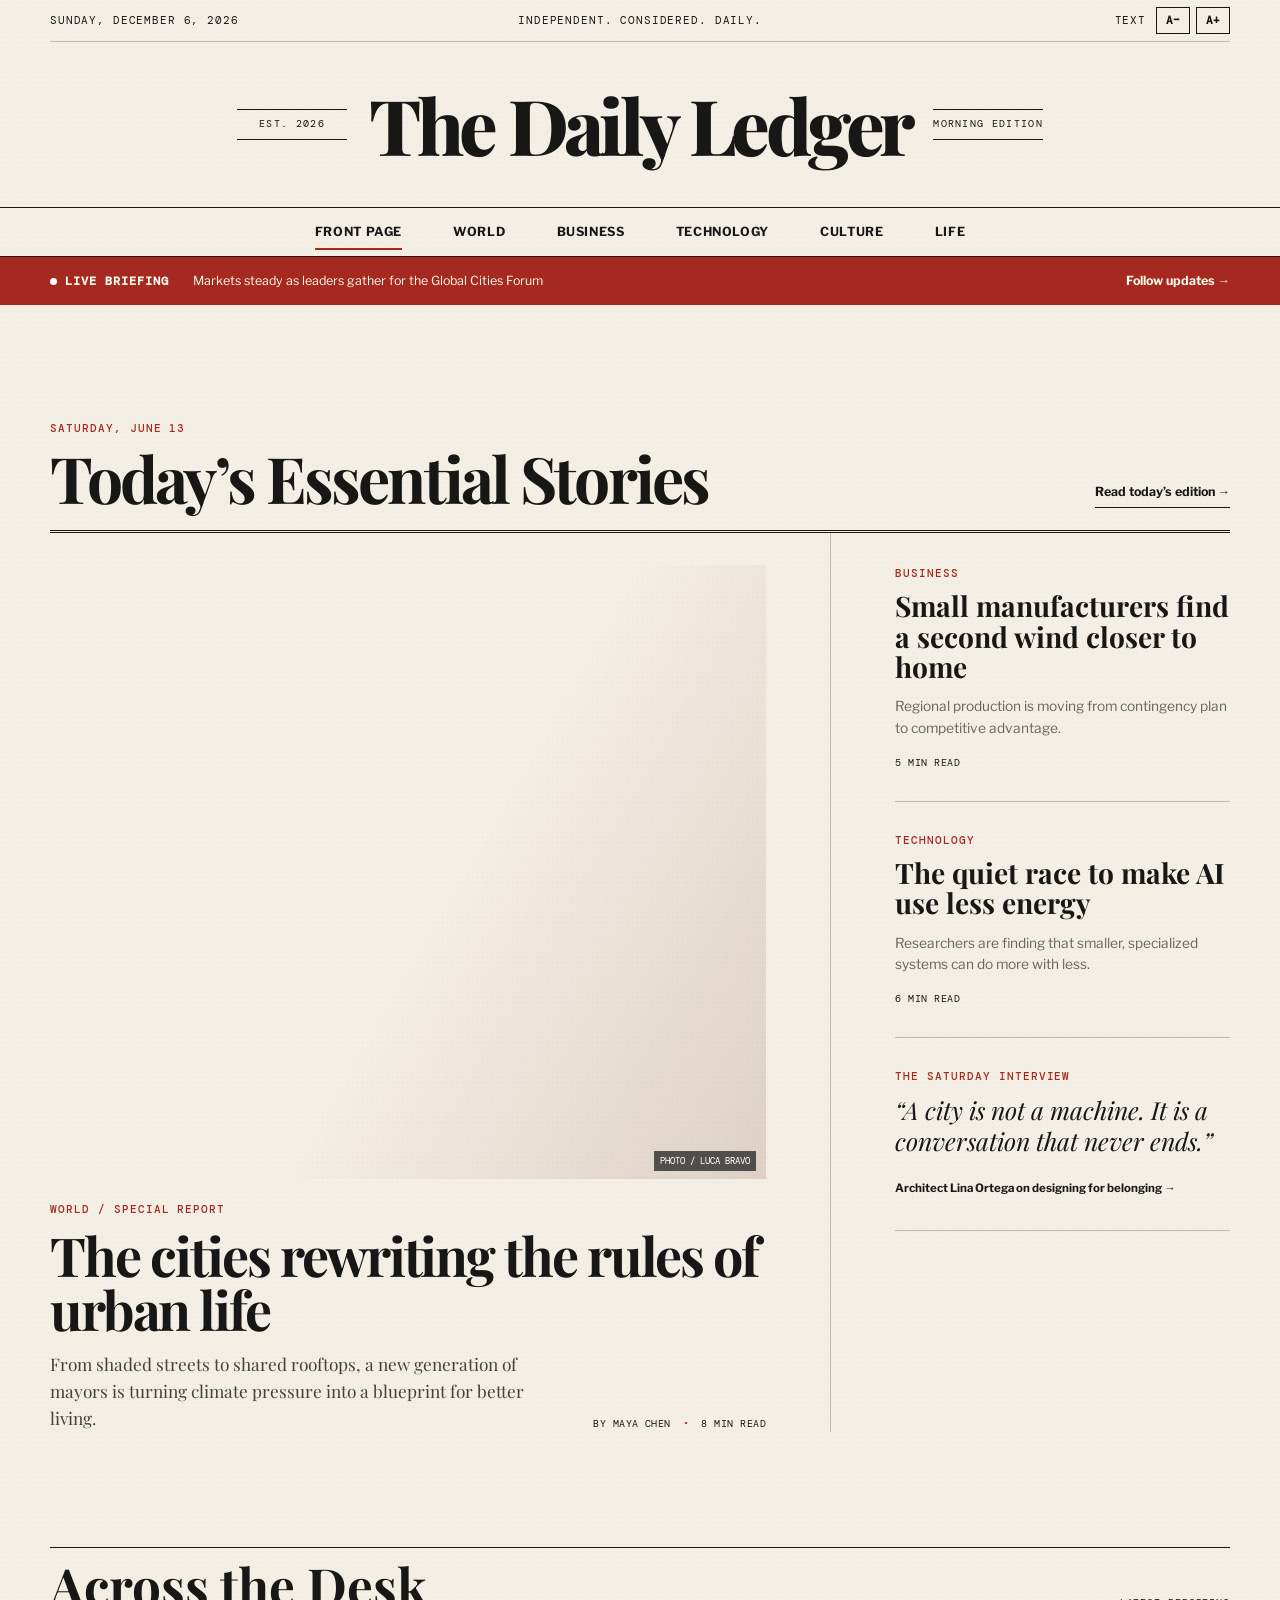
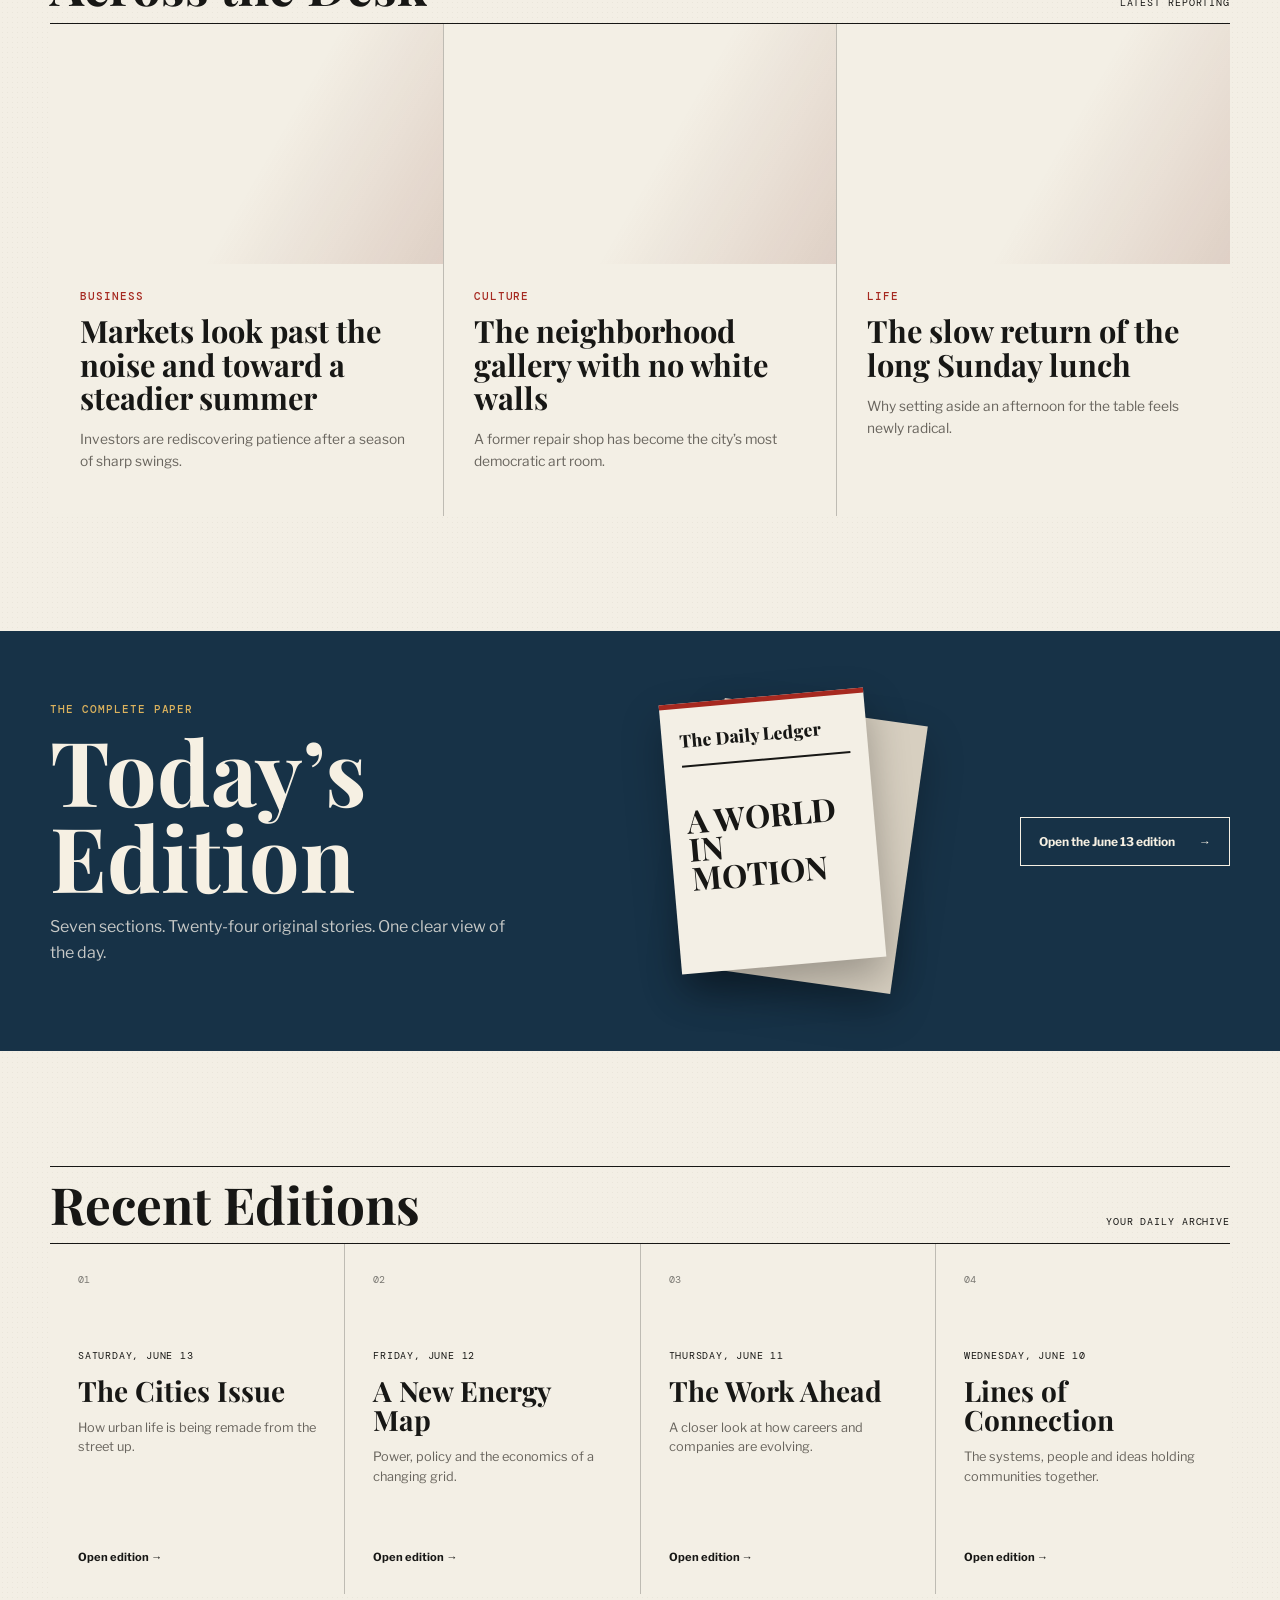
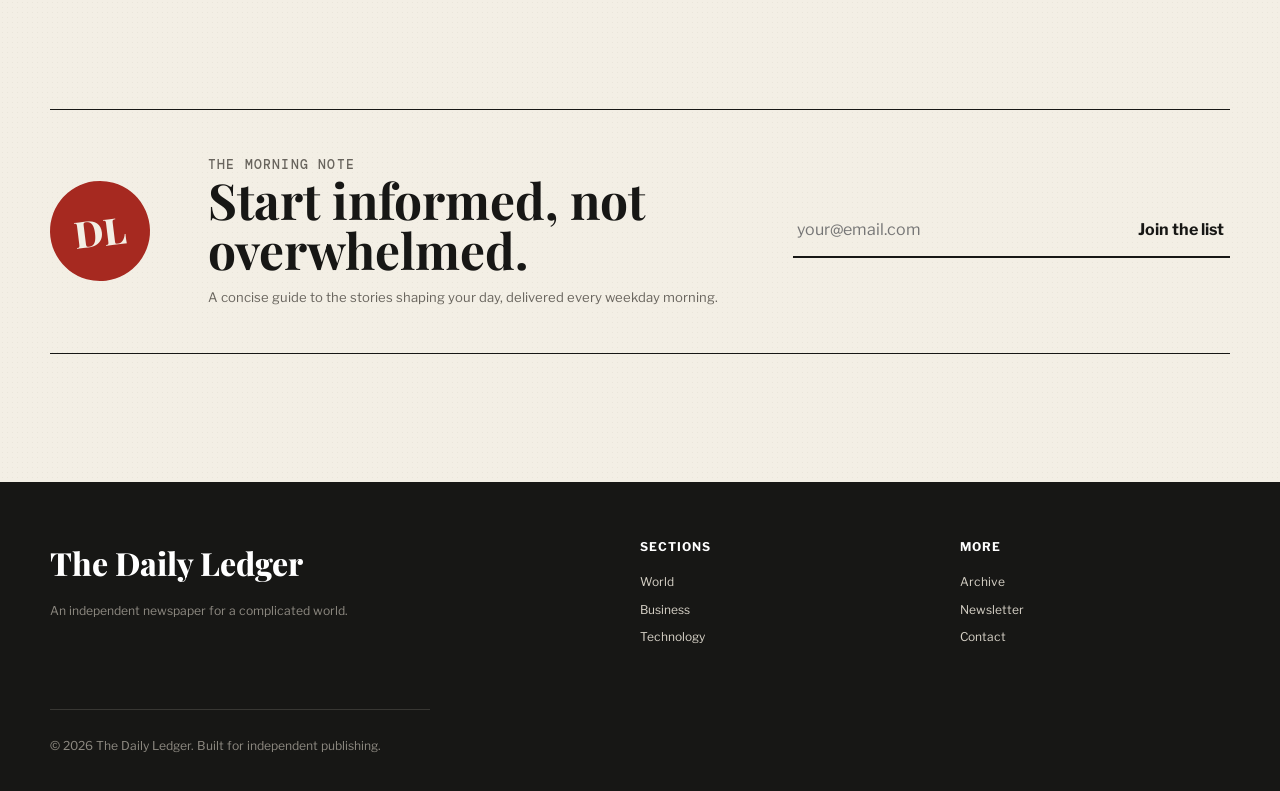
==== index.html @ 4b572e4e "Build responsive Daily News website" ====
<!doctype html>
<html lang="en">
  <head>
    <meta charset="UTF-8" />
    <meta name="viewport" content="width=device-width, initial-scale=1.0" />
    <meta name="description" content="The Daily Ledger — an independent daily newspaper for thoughtful readers." />
    <title>The Daily Ledger</title>
    <link rel="preconnect" href="https://fonts.googleapis.com" />
    <link rel="preconnect" href="https://fonts.gstatic.com" crossorigin />
    <link href="https://fonts.googleapis.com/css2?family=DM+Mono:wght@400;500&family=Libre+Franklin:wght@400;500;600;700&family=Playfair+Display:ital,wght@0,600;0,700;0,800;1,600&display=swap" rel="stylesheet" />
    <link rel="stylesheet" href="styles.css" />
  </head>
  <body>
    <a class="skip-link" href="#main-content">Skip to content</a>

    <header class="site-header">
      <div class="utility-bar shell">
        <p id="today-label"></p>
        <p class="utility-tagline">Independent. Considered. Daily.</p>
        <div class="text-controls" aria-label="Text size controls">
          <span>Text</span>
          <button type="button" data-font-action="decrease" aria-label="Decrease text size">A−</button>
          <button type="button" data-font-action="increase" aria-label="Increase text size">A+</button>
        </div>
      </div>

      <div class="masthead shell">
        <a class="brand" href="index.html" aria-label="The Daily Ledger home">
          <span class="brand-kicker">Est. 2026</span>
          <span class="brand-name">The Daily Ledger</span>
          <span class="brand-edition">Morning Edition</span>
        </a>
      </div>

      <nav class="main-nav" aria-label="Main navigation">
        <div class="shell nav-inner">
          <button class="menu-toggle" type="button" aria-expanded="false" aria-controls="nav-links">
            <span></span><span></span><span></span><b>Sections</b>
          </button>
          <div class="nav-links" id="nav-links">
            <a class="active" href="index.html">Front Page</a>
            <a href="edition.html?date=2026-06-13&category=world">World</a>
            <a href="edition.html?date=2026-06-13&category=business">Business</a>
            <a href="edition.html?date=2026-06-13&category=technology">Technology</a>
            <a href="edition.html?date=2026-06-13&category=culture">Culture</a>
            <a href="edition.html?date=2026-06-13&category=life">Life</a>
          </div>
        </div>
      </nav>
    </header>

    <main id="main-content">
      <section class="breaking-strip" aria-label="Breaking news">
        <div class="shell breaking-inner">
          <strong>Live Briefing</strong>
          <p>Markets steady as leaders gather for the Global Cities Forum</p>
          <a href="edition.html?date=2026-06-13&category=world">Follow updates <span aria-hidden="true">→</span></a>
        </div>
      </section>

      <section class="lead-grid shell section-space" aria-labelledby="top-stories">
        <div class="section-heading full-span">
          <p class="eyebrow">Saturday, June 13</p>
          <h1 id="top-stories">Today’s Essential Stories</h1>
          <a href="edition.html?date=2026-06-13">Read today’s edition <span aria-hidden="true">→</span></a>
        </div>

        <article class="lead-story">
          <a class="story-image image-city" href="edition.html?date=2026-06-13&story=cities" aria-label="Read The cities rewriting the rules of urban life">
            <span class="image-credit">Photo / Luca Bravo</span>
          </a>
          <div class="lead-copy">
            <p class="story-category">World / Special Report</p>
            <h2><a href="edition.html?date=2026-06-13&story=cities">The cities rewriting the rules of urban life</a></h2>
            <p class="dek">From shaded streets to shared rooftops, a new generation of mayors is turning climate pressure into a blueprint for better living.</p>
            <div class="story-meta"><span>By Maya Chen</span><span>8 min read</span></div>
          </div>
        </article>

        <aside class="side-stories" aria-label="More top stories">
          <article class="compact-story">
            <p class="story-category">Business</p>
            <h3><a href="edition.html?date=2026-06-13&category=business">Small manufacturers find a second wind closer to home</a></h3>
            <p>Regional production is moving from contingency plan to competitive advantage.</p>
            <div class="story-meta"><span>5 min read</span></div>
          </article>
          <article class="compact-story">
            <p class="story-category">Technology</p>
            <h3><a href="edition.html?date=2026-06-13&category=technology">The quiet race to make AI use less energy</a></h3>
            <p>Researchers are finding that smaller, specialized systems can do more with less.</p>
            <div class="story-meta"><span>6 min read</span></div>
          </article>
          <article class="compact-story quote-story">
            <p class="story-category">The Saturday Interview</p>
            <blockquote>“A city is not a machine. It is a conversation that never ends.”</blockquote>
            <a href="edition.html?date=2026-06-13&category=culture">Architect Lina Ortega on designing for belonging →</a>
          </article>
        </aside>
      </section>

      <section class="news-section shell section-space" aria-labelledby="latest-heading">
        <div class="section-rule">
          <h2 id="latest-heading">Across the Desk</h2>
          <span>Latest reporting</span>
        </div>
        <div class="story-card-grid">
          <article class="story-card">
            <a class="card-image image-market" href="edition.html?date=2026-06-13&category=business" aria-label="Read market story"></a>
            <p class="story-category">Business</p>
            <h3><a href="edition.html?date=2026-06-13&category=business">Markets look past the noise and toward a steadier summer</a></h3>
            <p>Investors are rediscovering patience after a season of sharp swings.</p>
          </article>
          <article class="story-card">
            <a class="card-image image-gallery" href="edition.html?date=2026-06-13&category=culture" aria-label="Read culture story"></a>
            <p class="story-category">Culture</p>
            <h3><a href="edition.html?date=2026-06-13&category=culture">The neighborhood gallery with no white walls</a></h3>
            <p>A former repair shop has become the city’s most democratic art room.</p>
          </article>
          <article class="story-card">
            <a class="card-image image-kitchen" href="edition.html?date=2026-06-13&category=life" aria-label="Read life story"></a>
            <p class="story-category">Life</p>
            <h3><a href="edition.html?date=2026-06-13&category=life">The slow return of the long Sunday lunch</a></h3>
            <p>Why setting aside an afternoon for the table feels newly radical.</p>
          </article>
        </div>
      </section>

      <section class="edition-banner section-space">
        <div class="shell edition-banner-inner">
          <div>
            <p class="eyebrow">The complete paper</p>
            <h2>Today’s Edition</h2>
            <p>Seven sections. Twenty-four original stories. One clear view of the day.</p>
          </div>
          <div class="edition-stack" aria-hidden="true">
            <div class="paper paper-back"></div>
            <div class="paper paper-front">
              <span>The Daily Ledger</span>
              <strong>A WORLD<br />IN MOTION</strong>
            </div>
          </div>
          <a class="button button-light" href="edition.html?date=2026-06-13">Open the June 13 edition <span aria-hidden="true">→</span></a>
        </div>
      </section>

      <section class="archive-section shell section-space" aria-labelledby="archive-heading">
        <div class="section-rule">
          <h2 id="archive-heading">Recent Editions</h2>
          <span>Your daily archive</span>
        </div>
        <div class="archive-grid" id="archive-grid"></div>
      </section>

      <section class="newsletter shell section-space" aria-labelledby="newsletter-heading">
        <div class="newsletter-mark" aria-hidden="true">DL</div>
        <div>
          <p class="eyebrow">The Morning Note</p>
          <h2 id="newsletter-heading">Start informed, not overwhelmed.</h2>
          <p>A concise guide to the stories shaping your day, delivered every weekday morning.</p>
        </div>
        <form class="newsletter-form" id="newsletter-form">
          <label class="sr-only" for="email">Email address</label>
          <input id="email" type="email" placeholder="your@email.com" required />
          <button type="submit">Join the list</button>
          <p class="form-message" id="form-message" aria-live="polite"></p>
        </form>
      </section>
    </main>

    <footer class="site-footer">
      <div class="shell footer-grid">
        <div>
          <a class="footer-brand" href="index.html">The Daily Ledger</a>
          <p>An independent newspaper for a complicated world.</p>
        </div>
        <div><strong>Sections</strong><a href="edition.html?category=world">World</a><a href="edition.html?category=business">Business</a><a href="edition.html?category=technology">Technology</a></div>
        <div><strong>More</strong><a href="#archive-heading">Archive</a><a href="#newsletter-heading">Newsletter</a><a href="mailto:editor@example.com">Contact</a></div>
        <p class="copyright">© 2026 The Daily Ledger. Built for independent publishing.</p>
      </div>
    </footer>

    <script src="data.js"></script>
    <script src="app.js"></script>
  </body>
</html>
---- styles.css ----
:root {
  --ink: #171715;
  --muted: #68645d;
  --paper: #f3efe5;
  --paper-deep: #e7e0d1;
  --red: #a62920;
  --navy: #173247;
  --line: rgba(23, 23, 21, 0.24);
  --font-scale: 1;
  --serif: "Playfair Display", Georgia, serif;
  --sans: "Libre Franklin", sans-serif;
  --mono: "DM Mono", monospace;
}

* { box-sizing: border-box; }
html { scroll-behavior: smooth; }
body {
  margin: 0;
  color: var(--ink);
  background-color: var(--paper);
  background-image: radial-gradient(rgba(30, 27, 21, 0.045) 0.7px, transparent 0.7px);
  background-size: 5px 5px;
  font-family: var(--sans);
  font-size: calc(16px * var(--font-scale));
  line-height: 1.62;
  overflow-x: hidden;
}

a { color: inherit; text-decoration: none; }
button, input { font: inherit; }
button { color: inherit; }
.shell { width: min(1180px, calc(100% - 48px)); margin-inline: auto; }
.section-space { margin-top: clamp(64px, 9vw, 124px); }
.full-span { grid-column: 1 / -1; }
.sr-only { position: absolute; width: 1px; height: 1px; padding: 0; margin: -1px; overflow: hidden; clip: rect(0, 0, 0, 0); white-space: nowrap; border: 0; }
.skip-link { position: fixed; z-index: 100; left: 16px; top: -60px; background: var(--ink); color: white; padding: 10px 16px; transition: top .2s; }
.skip-link:focus { top: 16px; }

.site-header { border-bottom: 1px solid var(--ink); }
.utility-bar { min-height: 42px; display: grid; grid-template-columns: 1fr auto 1fr; align-items: center; gap: 20px; border-bottom: 1px solid var(--line); font-family: var(--mono); font-size: .67em; text-transform: uppercase; letter-spacing: .08em; }
.utility-bar p { margin: 0; }
.utility-tagline { text-align: center; }
.text-controls { justify-self: end; display: flex; align-items: center; gap: 6px; }
.text-controls span { margin-right: 4px; }
.text-controls button { width: 34px; height: 27px; padding: 0; border: 1px solid var(--ink); background: transparent; cursor: pointer; font-weight: 700; }
.text-controls button:hover:not(:disabled), .text-controls button:focus-visible { color: var(--paper); background: var(--ink); }
.text-controls button:disabled { opacity: .3; cursor: not-allowed; }

.masthead { padding: clamp(25px, 4vw, 48px) 0; text-align: center; }
.brand { display: inline-grid; grid-template-columns: 1fr auto 1fr; align-items: center; gap: 22px; }
.brand-name { font-family: var(--serif); font-weight: 800; font-size: clamp(2.35rem, 6vw, 5.4rem); line-height: .9; letter-spacing: -.055em; }
.brand-kicker, .brand-edition { font-family: var(--mono); font-size: .63em; letter-spacing: .13em; text-transform: uppercase; border-block: 1px solid var(--ink); padding: 6px 0; }

.main-nav { border-top: 1px solid var(--ink); }
.nav-inner { position: relative; }
.nav-links { display: flex; align-items: center; justify-content: center; gap: clamp(20px, 4vw, 54px); min-height: 48px; font-size: .78em; font-weight: 700; letter-spacing: .05em; text-transform: uppercase; }
.nav-links a { position: relative; }
.nav-links a::after { content: ""; position: absolute; left: 50%; right: 50%; bottom: -8px; height: 2px; background: var(--red); transition: .2s; }
.nav-links a:hover::after, .nav-links a.active::after { left: 0; right: 0; }
.menu-toggle { display: none; }

.breaking-strip { background: var(--red); color: #fff9ed; }
.breaking-inner { min-height: 48px; display: grid; grid-template-columns: auto 1fr auto; align-items: center; gap: 24px; font-size: .78em; }
.breaking-inner strong { font-family: var(--mono); text-transform: uppercase; letter-spacing: .08em; }
.breaking-inner strong::before { content: ""; display: inline-block; width: 7px; height: 7px; margin-right: 8px; background: white; border-radius: 50%; animation: pulse 1.8s infinite; }
.breaking-inner p { margin: 0; }
.breaking-inner a { font-weight: 700; }

.section-heading { display: grid; grid-template-columns: 1fr auto; align-items: end; padding-bottom: 22px; border-bottom: 3px double var(--ink); }
.section-heading .eyebrow { grid-column: 1 / -1; }
.section-heading h1 { margin: 0; max-width: 720px; font-family: var(--serif); font-size: clamp(2.1rem, 5vw, 4.5rem); line-height: .96; letter-spacing: -.045em; }
.section-heading > a { padding-bottom: 5px; border-bottom: 1px solid var(--ink); font-size: .78em; font-weight: 700; }
.eyebrow, .story-category { margin: 0 0 9px; color: var(--red); font-family: var(--mono); font-size: .67em; font-weight: 500; letter-spacing: .09em; text-transform: uppercase; }

.lead-grid { display: grid; grid-template-columns: minmax(0, 2.1fr) minmax(250px, .9fr); column-gap: clamp(28px, 5vw, 68px); }
.lead-story { padding-top: 32px; border-right: 1px solid var(--line); padding-right: clamp(28px, 5vw, 68px); }
.story-image, .card-image, .edition-lead-image, .row-image { position: relative; display: block; overflow: hidden; background-size: cover; background-position: center; filter: saturate(.76) contrast(1.06); }
.story-image { min-height: clamp(340px, 48vw, 630px); }
.story-image::after, .card-image::after, .edition-lead-image::after, .row-image::after { content: ""; position: absolute; inset: 0; background: linear-gradient(120deg, transparent 55%, rgba(139, 47, 33, .16)); mix-blend-mode: multiply; }
.image-credit { position: absolute; z-index: 1; right: 10px; bottom: 8px; padding: 3px 6px; color: white; background: rgba(0,0,0,.62); font-family: var(--mono); font-size: 9px; text-transform: uppercase; }
.lead-copy { display: grid; grid-template-columns: 1fr auto; column-gap: 24px; padding-top: 22px; }
.lead-copy .story-category, .lead-copy h2 { grid-column: 1 / -1; }
.lead-copy h2 { margin: 0; font-family: var(--serif); font-size: clamp(2rem, 4.2vw, 4.1rem); line-height: 1; letter-spacing: -.04em; }
.lead-copy h2 a:hover, .compact-story h3 a:hover, .story-card h3 a:hover { color: var(--red); }
.dek { margin: 16px 0 0; color: #44413b; font-family: var(--serif); font-size: 1.08em; line-height: 1.55; }
.story-meta { display: flex; flex-wrap: wrap; gap: 12px; align-items: end; margin-top: 16px; font-family: var(--mono); font-size: .6em; letter-spacing: .05em; text-transform: uppercase; }
.story-meta span + span::before { content: "•"; margin-right: 12px; color: var(--red); }
.side-stories { padding-top: 32px; }
.compact-story { padding: 0 0 30px; margin-bottom: 30px; border-bottom: 1px solid var(--line); }
.compact-story h3 { margin: 0; font-family: var(--serif); font-size: clamp(1.35rem, 2.2vw, 2rem); line-height: 1.08; }
.compact-story > p:not(.story-category) { color: var(--muted); font-size: .86em; line-height: 1.55; }
.quote-story blockquote { margin: 0 0 18px; font-family: var(--serif); font-size: 1.55em; font-style: italic; line-height: 1.25; }
.quote-story > a { font-size: .72em; font-weight: 700; }

.section-rule { display: flex; justify-content: space-between; align-items: baseline; padding: 12px 0; border-block: 1px solid var(--ink); }
.section-rule h2 { margin: 0; font-family: var(--serif); font-size: clamp(1.8rem, 4vw, 3.2rem); line-height: 1; }
.section-rule span { font-family: var(--mono); font-size: .62em; text-transform: uppercase; letter-spacing: .09em; }
.story-card-grid { display: grid; grid-template-columns: repeat(3, 1fr); gap: 1px; background: var(--line); }
.story-card { padding: 30px; background: var(--paper); }
.card-image { height: 240px; margin: -30px -30px 24px; }
.story-card h3 { margin: 0; font-family: var(--serif); font-size: clamp(1.35rem, 2.4vw, 2rem); line-height: 1.08; }
.story-card > p:last-child { color: var(--muted); font-size: .86em; }

.edition-banner { color: #f6f0e3; background: var(--navy); overflow: hidden; }
.edition-banner-inner { min-height: 420px; display: grid; grid-template-columns: 1fr 330px auto; align-items: center; gap: 50px; position: relative; }
.edition-banner h2 { margin: 0; font-family: var(--serif); font-size: clamp(3rem, 7vw, 6rem); line-height: .95; }
.edition-banner .eyebrow { color: #dbb25d; }
.edition-banner p:not(.eyebrow) { max-width: 480px; color: #c7c9c7; }
.edition-stack { position: relative; height: 290px; }
.paper { position: absolute; width: 205px; height: 270px; background: var(--paper); color: var(--ink); box-shadow: 0 18px 40px rgba(0,0,0,.28); }
.paper-back { left: 65px; top: 15px; transform: rotate(8deg); background: #d7cfc0; }
.paper-front { left: 30px; top: 0; transform: rotate(-5deg); padding: 18px; border-top: 5px solid var(--red); }
.paper-front span { display: block; padding-bottom: 10px; border-bottom: 2px solid; font-family: var(--serif); font-size: 1.1rem; font-weight: 800; }
.paper-front strong { display: block; margin-top: 40px; font-family: var(--serif); font-size: 2rem; line-height: .9; }
.button { display: inline-flex; align-items: center; gap: 24px; padding: 14px 18px; border: 1px solid currentColor; font-size: .75em; font-weight: 700; }
.button:hover { background: #f6f0e3; color: var(--navy); }

.archive-grid { display: grid; grid-template-columns: repeat(4, 1fr); gap: 1px; background: var(--line); }
.archive-card { min-height: 350px; padding: 28px; display: flex; flex-direction: column; background: var(--paper); transition: transform .25s, background .25s, color .25s; }
.archive-card:hover { position: relative; z-index: 1; transform: translateY(-8px); color: white; box-shadow: 0 16px 40px rgba(35,28,20,.18); }
.archive-rust:hover { background: #8d3327; }.archive-navy:hover { background: #18384d; }.archive-olive:hover { background: #4c5435; }.archive-gold:hover { background: #8a6522; }
.archive-number { font-family: var(--mono); font-size: .62em; opacity: .55; }
.archive-date { margin-top: 60px; font-family: var(--mono); font-size: .62em; text-transform: uppercase; letter-spacing: .08em; }
.archive-card strong { margin-top: 12px; font-family: var(--serif); font-size: 1.75em; line-height: 1.05; }
.archive-card p { color: var(--muted); font-size: .8em; line-height: 1.5; }
.archive-card:hover p { color: rgba(255,255,255,.75); }
.archive-link { margin-top: auto; font-size: .7em; font-weight: 700; }

.newsletter { display: grid; grid-template-columns: 120px 1fr minmax(280px, .8fr); align-items: center; gap: 38px; padding-block: 44px; border-block: 1px solid var(--ink); }
.newsletter-mark { width: 100px; height: 100px; display: grid; place-items: center; border-radius: 50%; color: var(--paper); background: var(--red); font-family: var(--serif); font-size: 2.3rem; font-weight: 800; transform: rotate(-7deg); }
.newsletter h2 { margin: 0; font-family: var(--serif); font-size: clamp(1.8rem, 4vw, 3.1rem); line-height: 1; }
.newsletter p { margin-bottom: 0; color: var(--muted); font-size: .82em; }
.newsletter-form { position: relative; display: flex; border-bottom: 2px solid var(--ink); }
.newsletter-form input { width: 100%; border: 0; outline: 0; padding: 13px 4px; background: transparent; }
.newsletter-form button { white-space: nowrap; border: 0; background: transparent; font-weight: 700; cursor: pointer; }
.form-message { position: absolute; top: 100%; left: 0; color: var(--red) !important; }

.site-footer { margin-top: clamp(70px, 10vw, 140px); padding: 55px 0 24px; color: #d8d3c8; background: var(--ink); }
.footer-grid { display: grid; grid-template-columns: 2fr 1fr 1fr; gap: 50px; }
.footer-brand { color: white; font-family: var(--serif); font-size: 2rem; font-weight: 800; }
.footer-grid p { max-width: 380px; color: #8e8a82; font-size: .76em; }
.footer-grid div:not(:first-child) { display: flex; flex-direction: column; align-items: flex-start; gap: 8px; font-size: .75em; }
.footer-grid strong { margin-bottom: 8px; color: white; text-transform: uppercase; letter-spacing: .08em; }
.footer-grid a:hover { color: white; }
.copyright { grid-column: 1 / -1; padding-top: 26px; border-top: 1px solid #383733; }

/* Edition */
.compact-header .masthead { padding: 24px 0 30px; }
.compact-header .brand-name { font-size: clamp(2.2rem, 5vw, 4rem); }
.back-link { font-weight: 700; }
.edition-heading { display: flex; justify-content: space-between; align-items: end; gap: 30px; padding: 64px 0 30px; }
.edition-heading h1 { margin: 0; font-family: var(--serif); font-size: clamp(2.4rem, 6vw, 5.2rem); line-height: .96; letter-spacing: -.045em; }
.edition-nav-actions { display: flex; gap: 8px; }
.edition-nav-actions button { border: 1px solid var(--ink); padding: 9px 13px; background: transparent; font-size: .7em; font-weight: 700; cursor: pointer; }
.edition-nav-actions button:hover:not(:disabled) { color: var(--paper); background: var(--ink); }
.edition-nav-actions button:disabled { opacity: .3; }
.category-wrap { position: sticky; z-index: 10; top: 0; border-block: 1px solid var(--ink); background: rgba(243,239,229,.96); backdrop-filter: blur(12px); }
.category-tabs { display: flex; gap: 5px; overflow-x: auto; scrollbar-width: none; }
.category-tabs button { flex: 0 0 auto; border: 0; padding: 15px 18px 12px; background: transparent; font-size: .72em; font-weight: 700; text-transform: uppercase; letter-spacing: .06em; cursor: pointer; border-bottom: 3px solid transparent; }
.category-tabs button.active { color: var(--red); border-color: var(--red); }
.edition-content { scroll-margin-top: 64px; }
.edition-lead-story { display: grid; grid-template-columns: 1.25fr 1fr; gap: clamp(32px, 6vw, 80px); align-items: center; padding-bottom: clamp(55px, 8vw, 100px); border-bottom: 3px double var(--ink); }
.edition-lead-image { min-height: clamp(360px, 52vw, 650px); }
.edition-lead-story h2 { margin: 0; font-family: var(--serif); font-size: clamp(2.3rem, 5vw, 5rem); line-height: .95; letter-spacing: -.05em; }
.read-button { margin-top: 28px; padding: 12px 0; border: 0; border-bottom: 1px solid; color: var(--red); background: transparent; font-weight: 700; cursor: pointer; }
.read-button span { margin-left: 40px; }
.edition-row { display: grid; grid-template-columns: 55px 1fr 260px; gap: 30px; padding: 38px 0; border-bottom: 1px solid var(--line); }
.edition-row-number { font-family: var(--mono); font-size: .62em; color: var(--muted); }
.edition-row h3 { margin: 0; font-family: var(--serif); font-size: clamp(1.6rem, 3.3vw, 3rem); line-height: 1; }
.edition-row > div > p:not(.story-category) { max-width: 640px; color: var(--muted); }
.row-image { min-height: 180px; }
.edition-quote { margin-top: 100px; padding: 70px max(24px, 8vw); text-align: center; border-block: 1px solid var(--ink); }
.edition-quote p { max-width: 830px; margin: auto; font-family: var(--serif); font-size: clamp(1.8rem, 4vw, 3.5rem); font-style: italic; line-height: 1.2; }
.edition-quote span { display: block; margin-top: 22px; font-family: var(--mono); font-size: .65em; text-transform: uppercase; letter-spacing: .1em; }

/* Editorial photography */
.image-city { background-image: url("https://images.unsplash.com/photo-1518005020951-eccb494ad742?auto=format&fit=crop&w=1600&q=85"); }
.image-market { background-image: url("https://images.unsplash.com/photo-1611974789855-9c2a0a7236a3?auto=format&fit=crop&w=1000&q=80"); }
.image-gallery { background-image: url("https://images.unsplash.com/photo-1561839561-b13bcfe95249?auto=format&fit=crop&w=1000&q=80"); }
.image-kitchen { background-image: url("https://images.unsplash.com/photo-1547592180-85f173990554?auto=format&fit=crop&w=1000&q=80"); }
.image-coast { background-image: url("https://images.unsplash.com/photo-1500530855697-b586d89ba3ee?auto=format&fit=crop&w=1200&q=80"); }
.image-meeting { background-image: url("https://images.unsplash.com/photo-1521295121783-8a321d551ad2?auto=format&fit=crop&w=1200&q=80"); }
.image-factory { background-image: url("https://images.unsplash.com/photo-1565793298595-6a879b1d9492?auto=format&fit=crop&w=1400&q=80"); }
.image-street { background-image: url("https://images.unsplash.com/photo-1486406146926-c627a92ad1ab?auto=format&fit=crop&w=1200&q=80"); }
.image-technology { background-image: url("https://images.unsplash.com/photo-1518770660439-4636190af475?auto=format&fit=crop&w=1400&q=80"); }
.image-phone { background-image: url("https://images.unsplash.com/photo-1511707171634-5f897ff02aa9?auto=format&fit=crop&w=1200&q=80"); }
.image-data { background-image: url("https://images.unsplash.com/photo-1551288049-bebda4e38f71?auto=format&fit=crop&w=1200&q=80"); }
.image-music { background-image: url("https://images.unsplash.com/photo-1461360228754-6e81c478b882?auto=format&fit=crop&w=1200&q=80"); }
.image-theater { background-image: url("https://images.unsplash.com/photo-1503095396549-807759245b35?auto=format&fit=crop&w=1200&q=80"); }
.image-walk { background-image: url("https://images.unsplash.com/photo-1470770841072-f978cf4d019e?auto=format&fit=crop&w=1200&q=80"); }
.image-garden { background-image: url("https://images.unsplash.com/photo-1416879595882-3373a0480b5b?auto=format&fit=crop&w=1200&q=80"); }

@keyframes pulse { 0%, 100% { opacity: 1; transform: scale(1); } 50% { opacity: .35; transform: scale(.75); } }
@media (prefers-reduced-motion: reduce) { html { scroll-behavior: auto; } *, *::before, *::after { animation-duration: .01ms !important; animation-iteration-count: 1 !important; transition-duration: .01ms !important; } }

@media (max-width: 900px) {
  .brand { grid-template-columns: 1fr; gap: 8px; }
  .brand-kicker, .brand-edition { display: none; }
  .lead-grid { grid-template-columns: 1fr; }
  .lead-story { border-right: 0; padding-right: 0; }
  .side-stories { display: grid; grid-template-columns: 1fr 1fr; gap: 28px; }
  .compact-story { border-top: 1px solid var(--line); padding-top: 28px; }
  .quote-story { grid-column: 1 / -1; }
  .story-card-grid { grid-template-columns: 1fr 1fr; }
  .story-card:last-child { grid-column: 1 / -1; }
  .edition-banner-inner { grid-template-columns: 1fr 240px; padding-block: 55px; }
  .edition-banner .button { grid-column: 1 / -1; justify-self: start; }
  .archive-grid { grid-template-columns: 1fr 1fr; }
  .newsletter { grid-template-columns: 90px 1fr; }
  .newsletter-mark { width: 78px; height: 78px; }
  .newsletter-form { grid-column: 2; }
  .edition-lead-story { grid-template-columns: 1fr; }
  .edition-row { grid-template-columns: 40px 1fr; }
  .row-image { grid-column: 2; min-height: 260px; }
}

@media (max-width: 650px) {
  .shell { width: min(100% - 28px, 1180px); }
  .utility-bar { grid-template-columns: 1fr auto; min-height: 46px; }
  .utility-tagline, #today-label { display: none; }
  .back-link { font-size: .9em; }
  .text-controls { grid-column: 2; }
  .masthead { padding: 25px 0; }
  .brand-name { font-size: clamp(2.15rem, 12vw, 3.5rem); }
  .main-nav { min-height: 48px; }
  .menu-toggle { width: 100%; height: 48px; display: flex; align-items: center; gap: 5px; border: 0; background: transparent; cursor: pointer; }
  .menu-toggle span { width: 18px; height: 1px; display: block; background: var(--ink); }
  .menu-toggle span:nth-child(2) { display: none; }
  .menu-toggle b { margin-left: 7px; font-size: .76em; text-transform: uppercase; letter-spacing: .08em; }
  .nav-links { position: absolute; z-index: 20; top: 48px; left: -14px; right: -14px; display: none; flex-direction: column; align-items: stretch; gap: 0; padding: 8px 14px 18px; background: var(--paper); border-bottom: 1px solid var(--ink); }
  .nav-links.open { display: flex; }
  .nav-links a { padding: 11px 0; border-bottom: 1px solid var(--line); }
  .breaking-inner { grid-template-columns: auto 1fr; gap: 12px; padding-block: 10px; }
  .breaking-inner a { display: none; }
  .section-heading { grid-template-columns: 1fr; gap: 17px; }
  .section-heading > a { justify-self: start; }
  .lead-story { padding-top: 20px; }
  .story-image { min-height: 340px; }
  .lead-copy { grid-template-columns: 1fr; }
  .lead-copy h2 { font-size: 2.35rem; }
  .side-stories { grid-template-columns: 1fr; gap: 0; }
  .quote-story { grid-column: auto; }
  .story-card-grid { grid-template-columns: 1fr; }
  .story-card:last-child { grid-column: auto; }
  .edition-banner-inner { grid-template-columns: 1fr; min-height: auto; }
  .edition-stack { display: none; }
  .edition-banner .button { grid-column: auto; }
  .archive-grid { grid-template-columns: 1fr; }
  .archive-card { min-height: 290px; }
  .archive-date { margin-top: 30px; }
  .newsletter { grid-template-columns: 1fr; gap: 22px; }
  .newsletter-mark { display: none; }
  .newsletter-form { grid-column: auto; }
  .footer-grid { grid-template-columns: 1fr 1fr; }
  .footer-grid > div:first-child { grid-column: 1 / -1; }
  .edition-heading { display: block; padding-top: 45px; }
  .edition-nav-actions { margin-top: 26px; }
  .category-tabs { width: 100%; padding-inline: 14px; }
  .edition-lead-image { min-height: 360px; }
  .edition-lead-story h2 { font-size: 2.55rem; }
  .edition-row { grid-template-columns: 1fr; gap: 10px; }
  .edition-row-number { display: none; }
  .row-image { grid-column: auto; grid-row: 1; min-height: 220px; margin-bottom: 14px; }
}
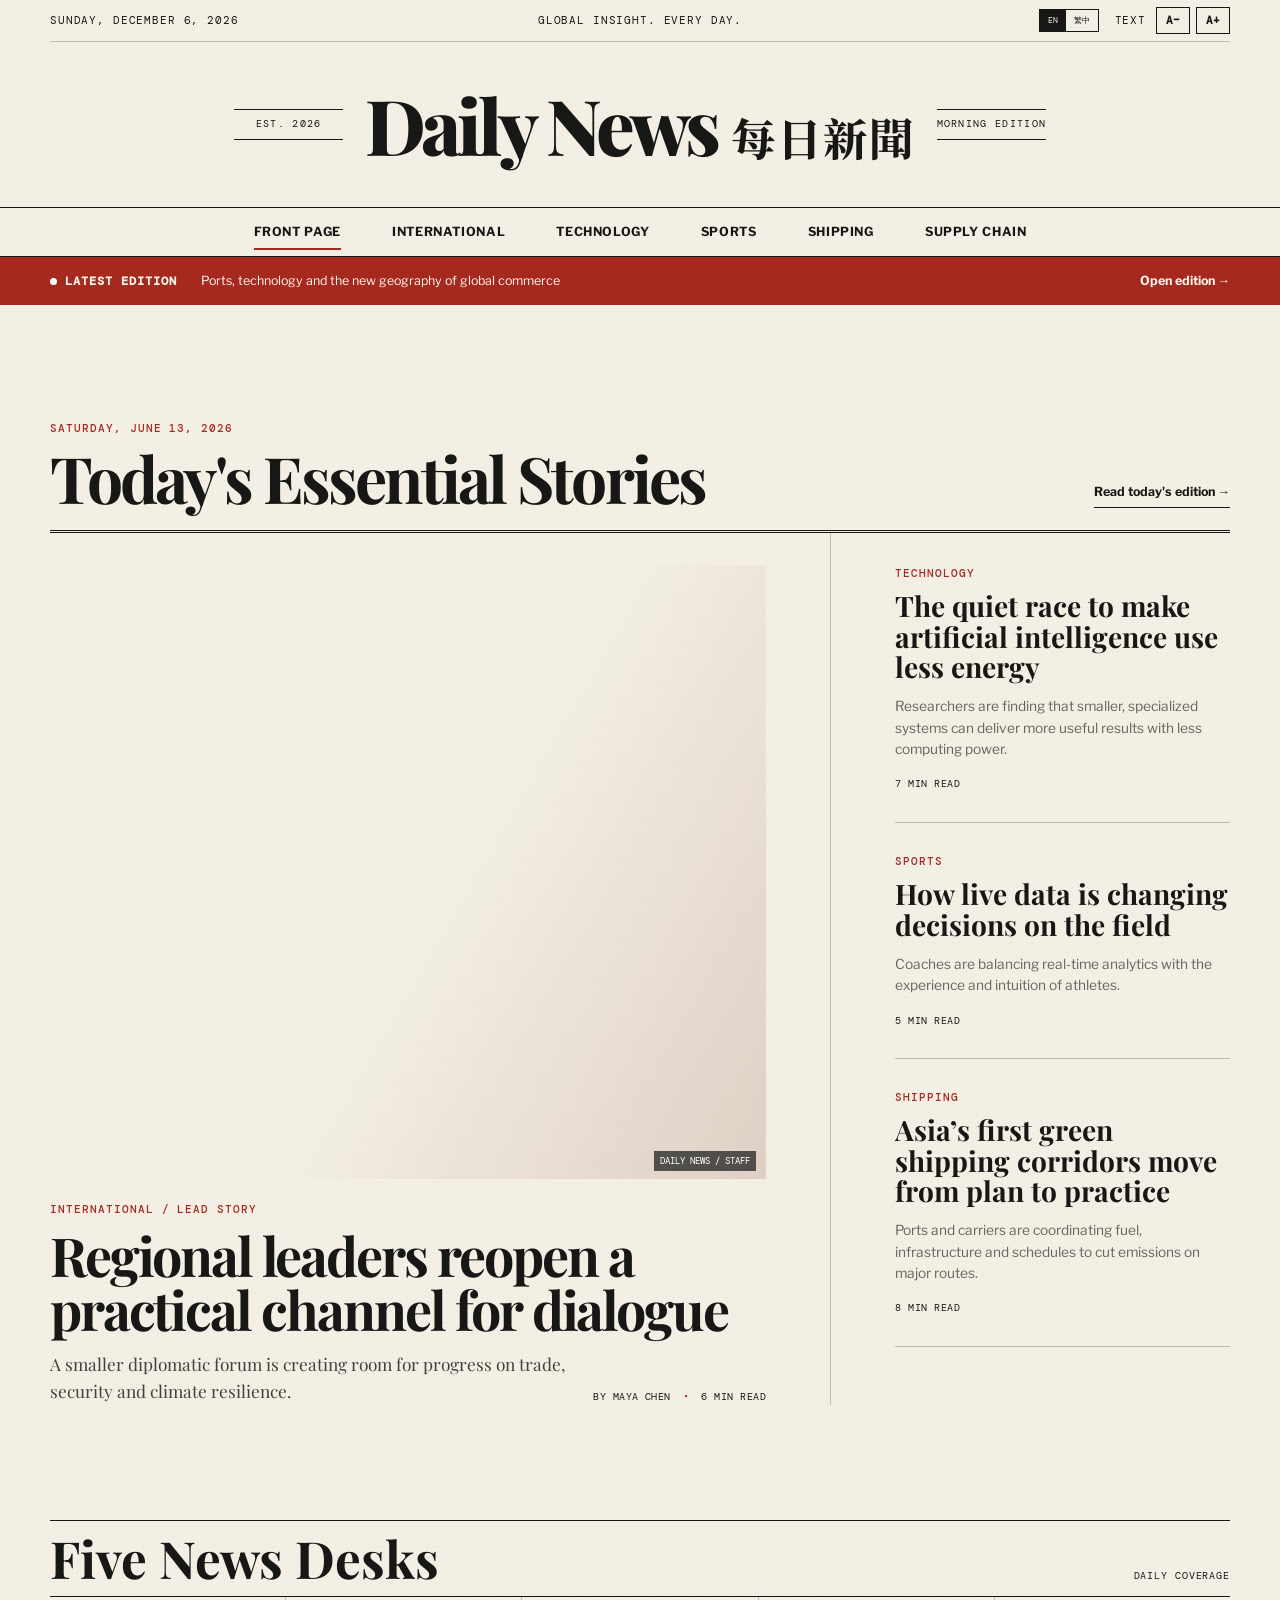
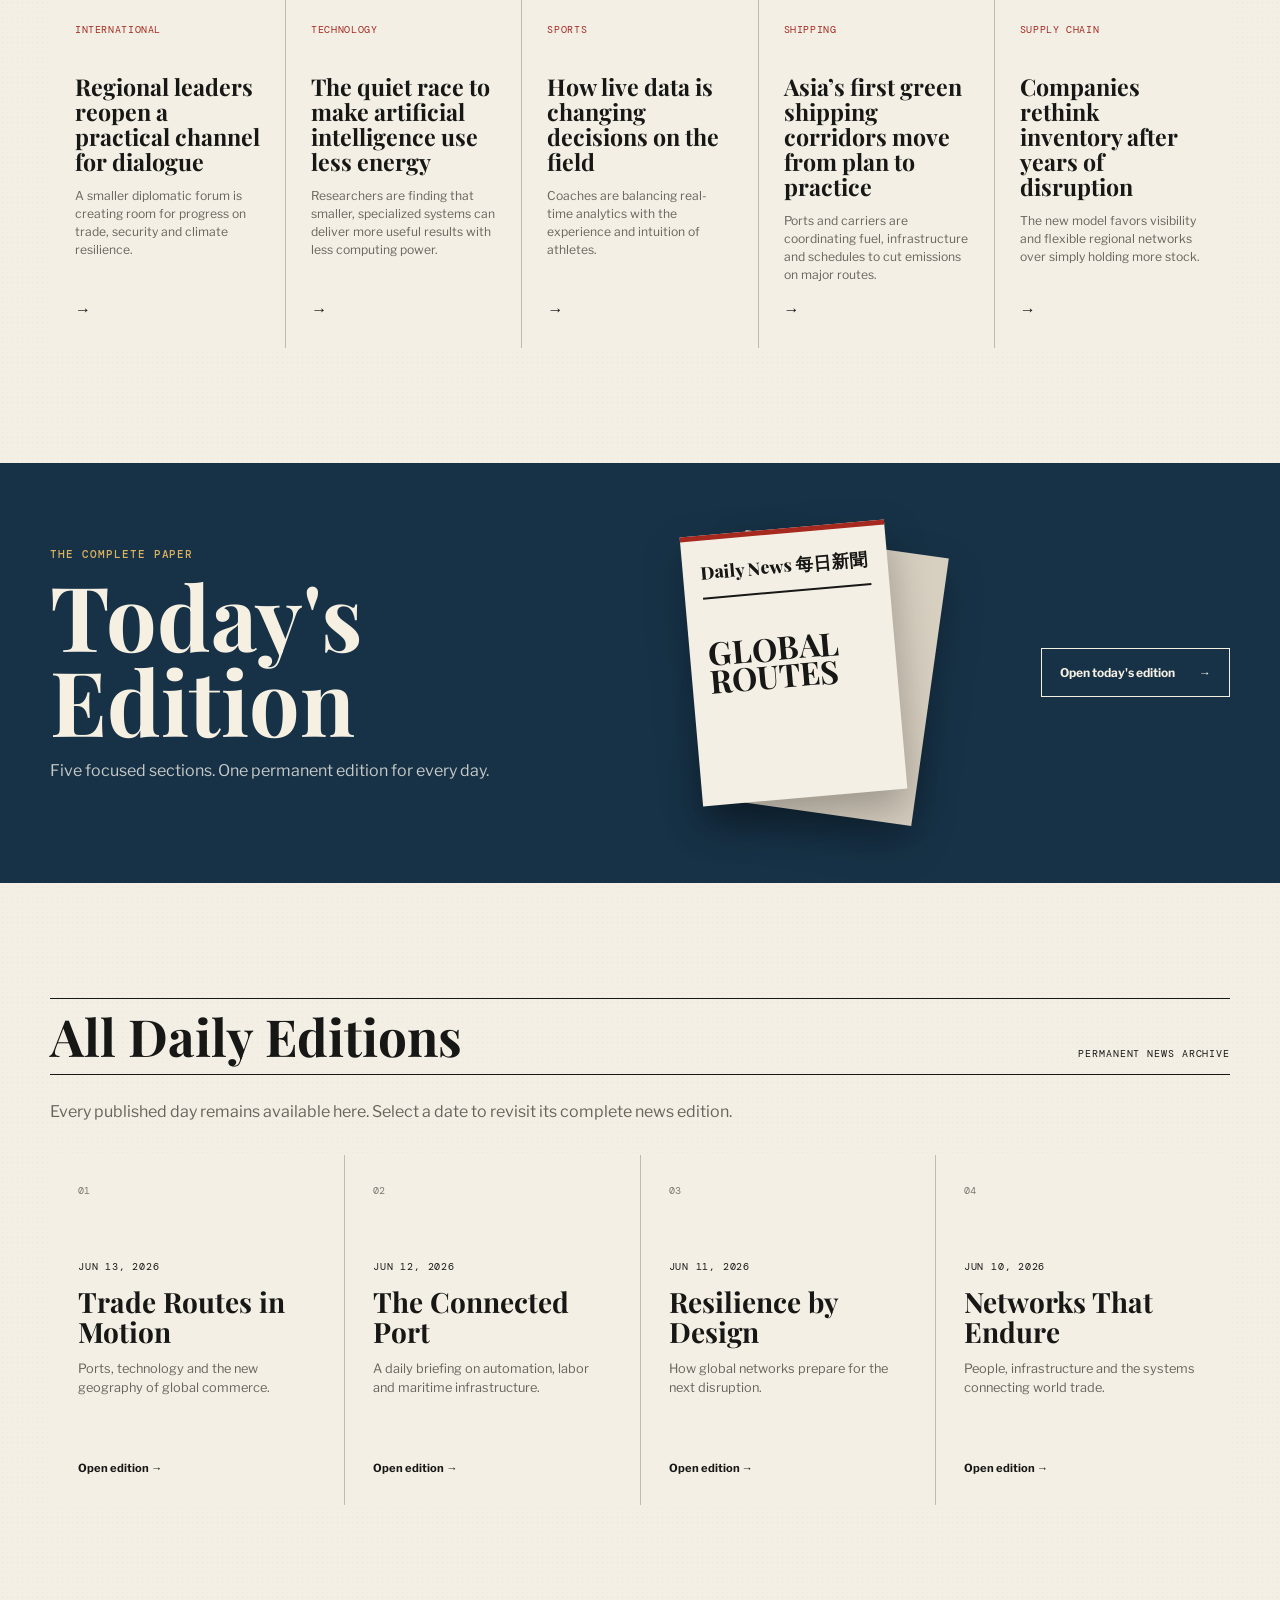
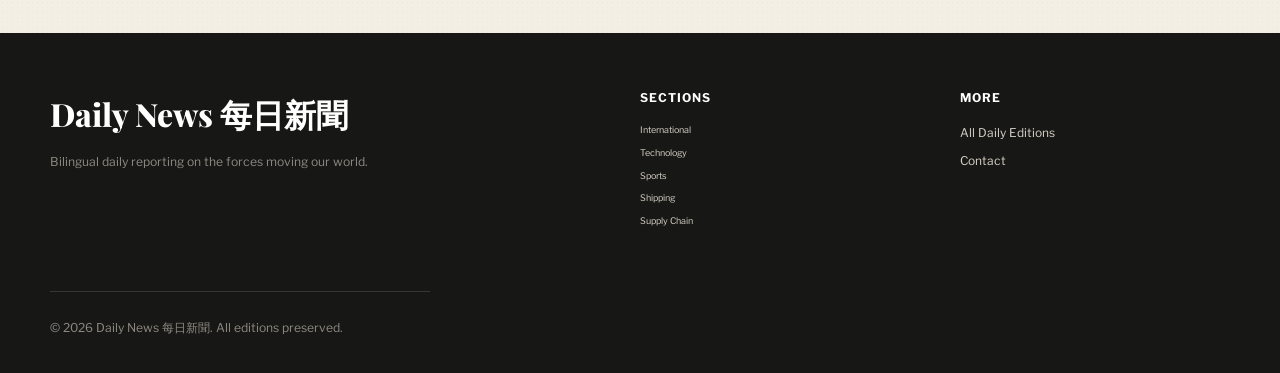
==== commit a670dfdb: "Add bilingual permanent daily news archive" ====
--- a/index.html
+++ b/index.html
@@ -3,183 +3,59 @@
   <head>
     <meta charset="UTF-8" />
     <meta name="viewport" content="width=device-width, initial-scale=1.0" />
-    <meta name="description" content="The Daily Ledger — an independent daily newspaper for thoughtful readers." />
-    <title>The Daily Ledger</title>
+    <meta name="description" content="Daily global news in English and Traditional Chinese." />
+    <title>Daily News | 每日新聞</title>
     <link rel="preconnect" href="https://fonts.googleapis.com" />
     <link rel="preconnect" href="https://fonts.gstatic.com" crossorigin />
-    <link href="https://fonts.googleapis.com/css2?family=DM+Mono:wght@400;500&family=Libre+Franklin:wght@400;500;600;700&family=Playfair+Display:ital,wght@0,600;0,700;0,800;1,600&display=swap" rel="stylesheet" />
+    <link href="https://fonts.googleapis.com/css2?family=DM+Mono:wght@400;500&family=Libre+Franklin:wght@400;500;600;700&family=Noto+Sans+TC:wght@400;500;700;900&family=Noto+Serif+TC:wght@600;700;900&family=Playfair+Display:wght@600;700;800&display=swap" rel="stylesheet" />
     <link rel="stylesheet" href="styles.css" />
   </head>
   <body>
-    <a class="skip-link" href="#main-content">Skip to content</a>
-
+    <a class="skip-link" href="#main-content" data-i18n="skip">Skip to content</a>
     <header class="site-header">
       <div class="utility-bar shell">
         <p id="today-label"></p>
-        <p class="utility-tagline">Independent. Considered. Daily.</p>
-        <div class="text-controls" aria-label="Text size controls">
-          <span>Text</span>
-          <button type="button" data-font-action="decrease" aria-label="Decrease text size">A−</button>
-          <button type="button" data-font-action="increase" aria-label="Increase text size">A+</button>
+        <p class="utility-tagline" data-i18n="tagline">Global insight. Every day.</p>
+        <div class="header-tools">
+          <div class="language-switch" aria-label="Language">
+            <button type="button" data-lang="en">EN</button><button type="button" data-lang="zh">繁中</button>
+          </div>
+          <div class="text-controls" aria-label="Text size controls">
+            <span data-i18n="text">Text</span><button type="button" data-font-action="decrease" aria-label="Decrease text size">A−</button><button type="button" data-font-action="increase" aria-label="Increase text size">A+</button>
+          </div>
         </div>
       </div>
-
       <div class="masthead shell">
-        <a class="brand" href="index.html" aria-label="The Daily Ledger home">
-          <span class="brand-kicker">Est. 2026</span>
-          <span class="brand-name">The Daily Ledger</span>
-          <span class="brand-edition">Morning Edition</span>
-        </a>
+        <a class="brand" href="index.html"><span class="brand-kicker">Est. 2026</span><span class="brand-name">Daily News <i>每日新聞</i></span><span class="brand-edition" data-i18n="morning">Morning Edition</span></a>
       </div>
-
       <nav class="main-nav" aria-label="Main navigation">
         <div class="shell nav-inner">
-          <button class="menu-toggle" type="button" aria-expanded="false" aria-controls="nav-links">
-            <span></span><span></span><span></span><b>Sections</b>
-          </button>
-          <div class="nav-links" id="nav-links">
-            <a class="active" href="index.html">Front Page</a>
-            <a href="edition.html?date=2026-06-13&category=world">World</a>
-            <a href="edition.html?date=2026-06-13&category=business">Business</a>
-            <a href="edition.html?date=2026-06-13&category=technology">Technology</a>
-            <a href="edition.html?date=2026-06-13&category=culture">Culture</a>
-            <a href="edition.html?date=2026-06-13&category=life">Life</a>
-          </div>
+          <button class="menu-toggle" type="button" aria-expanded="false" aria-controls="nav-links"><span></span><span></span><span></span><b data-i18n="sections">Sections</b></button>
+          <div class="nav-links" id="nav-links"></div>
         </div>
       </nav>
     </header>
 
     <main id="main-content">
-      <section class="breaking-strip" aria-label="Breaking news">
-        <div class="shell breaking-inner">
-          <strong>Live Briefing</strong>
-          <p>Markets steady as leaders gather for the Global Cities Forum</p>
-          <a href="edition.html?date=2026-06-13&category=world">Follow updates <span aria-hidden="true">→</span></a>
-        </div>
+      <section class="breaking-strip"><div class="shell breaking-inner"><strong data-i18n="latest">Latest Edition</strong><p data-i18n="breaking">Ports, technology and the new geography of global commerce</p><a id="breaking-link" href="edition.html"><span data-i18n="openEdition">Open edition</span> →</a></div></section>
+
+      <section class="lead-grid shell section-space" aria-labelledby="top-stories">
+        <div class="section-heading full-span"><p class="eyebrow" id="current-date"></p><h1 id="top-stories" data-i18n="todayStories">Today's Essential Stories</h1><a id="today-link" href="edition.html"><span data-i18n="readToday">Read today's edition</span> →</a></div>
+        <article class="lead-story" id="home-lead"></article>
+        <aside class="side-stories" id="home-side"></aside>
       </section>
 
-      <section class="lead-grid shell section-space" aria-labelledby="top-stories">
-        <div class="section-heading full-span">
-          <p class="eyebrow">Saturday, June 13</p>
-          <h1 id="top-stories">Today’s Essential Stories</h1>
-          <a href="edition.html?date=2026-06-13">Read today’s edition <span aria-hidden="true">→</span></a>
-        </div>
-
-        <article class="lead-story">
-          <a class="story-image image-city" href="edition.html?date=2026-06-13&story=cities" aria-label="Read The cities rewriting the rules of urban life">
-            <span class="image-credit">Photo / Luca Bravo</span>
-          </a>
-          <div class="lead-copy">
-            <p class="story-category">World / Special Report</p>
-            <h2><a href="edition.html?date=2026-06-13&story=cities">The cities rewriting the rules of urban life</a></h2>
-            <p class="dek">From shaded streets to shared rooftops, a new generation of mayors is turning climate pressure into a blueprint for better living.</p>
-            <div class="story-meta"><span>By Maya Chen</span><span>8 min read</span></div>
-          </div>
-        </article>
-
-        <aside class="side-stories" aria-label="More top stories">
-          <article class="compact-story">
-            <p class="story-category">Business</p>
-            <h3><a href="edition.html?date=2026-06-13&category=business">Small manufacturers find a second wind closer to home</a></h3>
-            <p>Regional production is moving from contingency plan to competitive advantage.</p>
-            <div class="story-meta"><span>5 min read</span></div>
-          </article>
-          <article class="compact-story">
-            <p class="story-category">Technology</p>
-            <h3><a href="edition.html?date=2026-06-13&category=technology">The quiet race to make AI use less energy</a></h3>
-            <p>Researchers are finding that smaller, specialized systems can do more with less.</p>
-            <div class="story-meta"><span>6 min read</span></div>
-          </article>
-          <article class="compact-story quote-story">
-            <p class="story-category">The Saturday Interview</p>
-            <blockquote>“A city is not a machine. It is a conversation that never ends.”</blockquote>
-            <a href="edition.html?date=2026-06-13&category=culture">Architect Lina Ortega on designing for belonging →</a>
-          </article>
-        </aside>
+      <section class="news-section shell section-space">
+        <div class="section-rule"><h2 data-i18n="fiveDesks">Five News Desks</h2><span data-i18n="dailyCoverage">Daily coverage</span></div>
+        <div class="desk-grid" id="desk-grid"></div>
       </section>
 
-      <section class="news-section shell section-space" aria-labelledby="latest-heading">
-        <div class="section-rule">
-          <h2 id="latest-heading">Across the Desk</h2>
-          <span>Latest reporting</span>
-        </div>
-        <div class="story-card-grid">
-          <article class="story-card">
-            <a class="card-image image-market" href="edition.html?date=2026-06-13&category=business" aria-label="Read market story"></a>
-            <p class="story-category">Business</p>
-            <h3><a href="edition.html?date=2026-06-13&category=business">Markets look past the noise and toward a steadier summer</a></h3>
-            <p>Investors are rediscovering patience after a season of sharp swings.</p>
-          </article>
-          <article class="story-card">
-            <a class="card-image image-gallery" href="edition.html?date=2026-06-13&category=culture" aria-label="Read culture story"></a>
-            <p class="story-category">Culture</p>
-            <h3><a href="edition.html?date=2026-06-13&category=culture">The neighborhood gallery with no white walls</a></h3>
-            <p>A former repair shop has become the city’s most democratic art room.</p>
-          </article>
-          <article class="story-card">
-            <a class="card-image image-kitchen" href="edition.html?date=2026-06-13&category=life" aria-label="Read life story"></a>
-            <p class="story-category">Life</p>
-            <h3><a href="edition.html?date=2026-06-13&category=life">The slow return of the long Sunday lunch</a></h3>
-            <p>Why setting aside an afternoon for the table feels newly radical.</p>
-          </article>
-        </div>
-      </section>
+      <section class="edition-banner section-space"><div class="shell edition-banner-inner"><div><p class="eyebrow" data-i18n="completePaper">The complete paper</p><h2 data-i18n="todayEdition">Today's Edition</h2><p data-i18n="editionDescription">Five focused sections. One permanent edition for every day.</p></div><div class="edition-stack" aria-hidden="true"><div class="paper paper-back"></div><div class="paper paper-front"><span>Daily News 每日新聞</span><strong>GLOBAL<br />ROUTES</strong></div></div><a class="button button-light" id="banner-link" href="edition.html"><span data-i18n="openToday">Open today's edition</span> →</a></div></section>
 
-      <section class="edition-banner section-space">
-        <div class="shell edition-banner-inner">
-          <div>
-            <p class="eyebrow">The complete paper</p>
-            <h2>Today’s Edition</h2>
-            <p>Seven sections. Twenty-four original stories. One clear view of the day.</p>
-          </div>
-          <div class="edition-stack" aria-hidden="true">
-            <div class="paper paper-back"></div>
-            <div class="paper paper-front">
-              <span>The Daily Ledger</span>
-              <strong>A WORLD<br />IN MOTION</strong>
-            </div>
-          </div>
-          <a class="button button-light" href="edition.html?date=2026-06-13">Open the June 13 edition <span aria-hidden="true">→</span></a>
-        </div>
-      </section>
-
-      <section class="archive-section shell section-space" aria-labelledby="archive-heading">
-        <div class="section-rule">
-          <h2 id="archive-heading">Recent Editions</h2>
-          <span>Your daily archive</span>
-        </div>
-        <div class="archive-grid" id="archive-grid"></div>
-      </section>
-
-      <section class="newsletter shell section-space" aria-labelledby="newsletter-heading">
-        <div class="newsletter-mark" aria-hidden="true">DL</div>
-        <div>
-          <p class="eyebrow">The Morning Note</p>
-          <h2 id="newsletter-heading">Start informed, not overwhelmed.</h2>
-          <p>A concise guide to the stories shaping your day, delivered every weekday morning.</p>
-        </div>
-        <form class="newsletter-form" id="newsletter-form">
-          <label class="sr-only" for="email">Email address</label>
-          <input id="email" type="email" placeholder="your@email.com" required />
-          <button type="submit">Join the list</button>
-          <p class="form-message" id="form-message" aria-live="polite"></p>
-        </form>
-      </section>
+      <section class="archive-section shell section-space" aria-labelledby="archive-heading"><div class="section-rule"><h2 id="archive-heading" data-i18n="archive">All Daily Editions</h2><span data-i18n="archiveForever">Permanent news archive</span></div><p class="archive-intro" data-i18n="archiveIntro">Every published day remains available here. Select a date to revisit its complete news edition.</p><div class="archive-grid" id="archive-grid"></div></section>
     </main>
 
-    <footer class="site-footer">
-      <div class="shell footer-grid">
-        <div>
-          <a class="footer-brand" href="index.html">The Daily Ledger</a>
-          <p>An independent newspaper for a complicated world.</p>
-        </div>
-        <div><strong>Sections</strong><a href="edition.html?category=world">World</a><a href="edition.html?category=business">Business</a><a href="edition.html?category=technology">Technology</a></div>
-        <div><strong>More</strong><a href="#archive-heading">Archive</a><a href="#newsletter-heading">Newsletter</a><a href="mailto:editor@example.com">Contact</a></div>
-        <p class="copyright">© 2026 The Daily Ledger. Built for independent publishing.</p>
-      </div>
-    </footer>
-
-    <script src="data.js"></script>
-    <script src="app.js"></script>
+    <footer class="site-footer"><div class="shell footer-grid"><div><a class="footer-brand" href="index.html">Daily News 每日新聞</a><p data-i18n="footerAbout">Bilingual daily reporting on the forces moving our world.</p></div><div><strong data-i18n="sections">Sections</strong><div id="footer-sections"></div></div><div><strong data-i18n="more">More</strong><a href="#archive-heading" data-i18n="archive">All Daily Editions</a><a href="mailto:editor@jsva.uk" data-i18n="contact">Contact</a></div><p class="copyright">© 2026 Daily News 每日新聞. All editions preserved.</p></div></footer>
+    <script src="data.js"></script><script src="app.js"></script>
   </body>
 </html>
--- a/styles.css
+++ b/styles.css
@@ -10,6 +10,8 @@
   --serif: "Playfair Display", Georgia, serif;
   --sans: "Libre Franklin", sans-serif;
   --mono: "DM Mono", monospace;
+  --zh-serif: "Noto Serif TC", serif;
+  --zh-sans: "Noto Sans TC", sans-serif;
 }
 
 * { box-sizing: border-box; }
@@ -39,6 +41,10 @@
 .site-header { border-bottom: 1px solid var(--ink); }
 .utility-bar { min-height: 42px; display: grid; grid-template-columns: 1fr auto 1fr; align-items: center; gap: 20px; border-bottom: 1px solid var(--line); font-family: var(--mono); font-size: .67em; text-transform: uppercase; letter-spacing: .08em; }
 .utility-bar p { margin: 0; }
+.header-tools { justify-self: end; display: flex; align-items: center; gap: 16px; }
+.language-switch { display: flex; border: 1px solid var(--ink); }
+.language-switch button { border: 0; padding: 4px 8px; background: transparent; font-family: var(--mono); font-size: .72em; cursor: pointer; }
+.language-switch button.active { color: var(--paper); background: var(--ink); }
 .utility-tagline { text-align: center; }
 .text-controls { justify-self: end; display: flex; align-items: center; gap: 6px; }
 .text-controls span { margin-right: 4px; }
@@ -49,6 +55,9 @@
 .masthead { padding: clamp(25px, 4vw, 48px) 0; text-align: center; }
 .brand { display: inline-grid; grid-template-columns: 1fr auto 1fr; align-items: center; gap: 22px; }
 .brand-name { font-family: var(--serif); font-weight: 800; font-size: clamp(2.35rem, 6vw, 5.4rem); line-height: .9; letter-spacing: -.055em; }
+.brand-name i { font-family: var(--zh-serif); font-size: .58em; font-style: normal; letter-spacing: .02em; }
+.lang-zh { font-family: var(--zh-sans); }
+.lang-zh h1, .lang-zh h2, .lang-zh h3, .lang-zh .dek, .lang-zh .archive-card strong, .lang-zh .edition-quote p { font-family: var(--zh-serif); letter-spacing: .01em; }
 .brand-kicker, .brand-edition { font-family: var(--mono); font-size: .63em; letter-spacing: .13em; text-transform: uppercase; border-block: 1px solid var(--ink); padding: 6px 0; }
 
 .main-nav { border-top: 1px solid var(--ink); }
@@ -96,6 +105,14 @@
 .section-rule h2 { margin: 0; font-family: var(--serif); font-size: clamp(1.8rem, 4vw, 3.2rem); line-height: 1; }
 .section-rule span { font-family: var(--mono); font-size: .62em; text-transform: uppercase; letter-spacing: .09em; }
 .story-card-grid { display: grid; grid-template-columns: repeat(3, 1fr); gap: 1px; background: var(--line); }
+.desk-grid { display: grid; grid-template-columns: repeat(5, 1fr); gap: 1px; background: var(--line); }
+.desk-card { min-height: 310px; display: flex; flex-direction: column; padding: 25px; background: var(--paper); transition: .2s; }
+.desk-card:hover { color: white; background: var(--red); transform: translateY(-5px); }
+.desk-card > span { color: var(--red); font-family: var(--mono); font-size: .65em; text-transform: uppercase; letter-spacing: .06em; }
+.desk-card:hover > span, .desk-card:hover p { color: rgba(255,255,255,.75); }
+.desk-card strong { margin-top: 35px; font-family: var(--serif); font-size: 1.45em; line-height: 1.08; }
+.desk-card p { color: var(--muted); font-size: .76em; line-height: 1.5; }
+.desk-card b { margin-top: auto; }
 .story-card { padding: 30px; background: var(--paper); }
 .card-image { height: 240px; margin: -30px -30px 24px; }
 .story-card h3 { margin: 0; font-family: var(--serif); font-size: clamp(1.35rem, 2.4vw, 2rem); line-height: 1.08; }
@@ -116,6 +133,7 @@
 .button:hover { background: #f6f0e3; color: var(--navy); }
 
 .archive-grid { display: grid; grid-template-columns: repeat(4, 1fr); gap: 1px; background: var(--line); }
+.archive-intro { max-width: 720px; margin: 24px 0 30px; color: var(--muted); }
 .archive-card { min-height: 350px; padding: 28px; display: flex; flex-direction: column; background: var(--paper); transition: transform .25s, background .25s, color .25s; }
 .archive-card:hover { position: relative; z-index: 1; transform: translateY(-8px); color: white; box-shadow: 0 16px 40px rgba(35,28,20,.18); }
 .archive-rust:hover { background: #8d3327; }.archive-navy:hover { background: #18384d; }.archive-olive:hover { background: #4c5435; }.archive-gold:hover { background: #8a6522; }
@@ -150,6 +168,7 @@
 .back-link { font-weight: 700; }
 .edition-heading { display: flex; justify-content: space-between; align-items: end; gap: 30px; padding: 64px 0 30px; }
 .edition-heading h1 { margin: 0; font-family: var(--serif); font-size: clamp(2.4rem, 6vw, 5.2rem); line-height: .96; letter-spacing: -.045em; }
+.edition-theme { margin: 12px 0 0; color: var(--muted); font-family: var(--serif); font-size: 1.25em; }
 .edition-nav-actions { display: flex; gap: 8px; }
 .edition-nav-actions button { border: 1px solid var(--ink); padding: 9px 13px; background: transparent; font-size: .7em; font-weight: 700; cursor: pointer; }
 .edition-nav-actions button:hover:not(:disabled) { color: var(--paper); background: var(--ink); }
@@ -189,6 +208,10 @@
 .image-theater { background-image: url("https://images.unsplash.com/photo-1503095396549-807759245b35?auto=format&fit=crop&w=1200&q=80"); }
 .image-walk { background-image: url("https://images.unsplash.com/photo-1470770841072-f978cf4d019e?auto=format&fit=crop&w=1200&q=80"); }
 .image-garden { background-image: url("https://images.unsplash.com/photo-1416879595882-3373a0480b5b?auto=format&fit=crop&w=1200&q=80"); }
+.image-shipping { background-image: url("https://images.unsplash.com/photo-1494412519320-aa613dfb7738?auto=format&fit=crop&w=1400&q=80"); }
+.image-containers { background-image: url("https://images.unsplash.com/photo-1586528116311-ad8dd3c8310d?auto=format&fit=crop&w=1400&q=80"); }
+.image-warehouse { background-image: url("https://images.unsplash.com/photo-1553413077-190dd305871c?auto=format&fit=crop&w=1400&q=80"); }
+.image-stadium { background-image: url("https://images.unsplash.com/photo-1461896836934-ffe607ba8211?auto=format&fit=crop&w=1400&q=80"); }
 
 @keyframes pulse { 0%, 100% { opacity: 1; transform: scale(1); } 50% { opacity: .35; transform: scale(.75); } }
 @media (prefers-reduced-motion: reduce) { html { scroll-behavior: auto; } *, *::before, *::after { animation-duration: .01ms !important; animation-iteration-count: 1 !important; transition-duration: .01ms !important; } }
@@ -202,6 +225,8 @@
   .compact-story { border-top: 1px solid var(--line); padding-top: 28px; }
   .quote-story { grid-column: 1 / -1; }
   .story-card-grid { grid-template-columns: 1fr 1fr; }
+  .desk-grid { grid-template-columns: repeat(2, 1fr); }
+  .desk-card:last-child { grid-column: 1 / -1; }
   .story-card:last-child { grid-column: 1 / -1; }
   .edition-banner-inner { grid-template-columns: 1fr 240px; padding-block: 55px; }
   .edition-banner .button { grid-column: 1 / -1; justify-self: start; }
@@ -219,7 +244,8 @@
   .utility-bar { grid-template-columns: 1fr auto; min-height: 46px; }
   .utility-tagline, #today-label { display: none; }
   .back-link { font-size: .9em; }
-  .text-controls { grid-column: 2; }
+  .header-tools { grid-column: 2; gap: 8px; }
+  .text-controls { grid-column: auto; }
   .masthead { padding: 25px 0; }
   .brand-name { font-size: clamp(2.15rem, 12vw, 3.5rem); }
   .main-nav { min-height: 48px; }
@@ -241,6 +267,8 @@
   .side-stories { grid-template-columns: 1fr; gap: 0; }
   .quote-story { grid-column: auto; }
   .story-card-grid { grid-template-columns: 1fr; }
+  .desk-grid { grid-template-columns: 1fr; }
+  .desk-card, .desk-card:last-child { grid-column: auto; min-height: 240px; }
   .story-card:last-child { grid-column: auto; }
   .edition-banner-inner { grid-template-columns: 1fr; min-height: auto; }
   .edition-stack { display: none; }
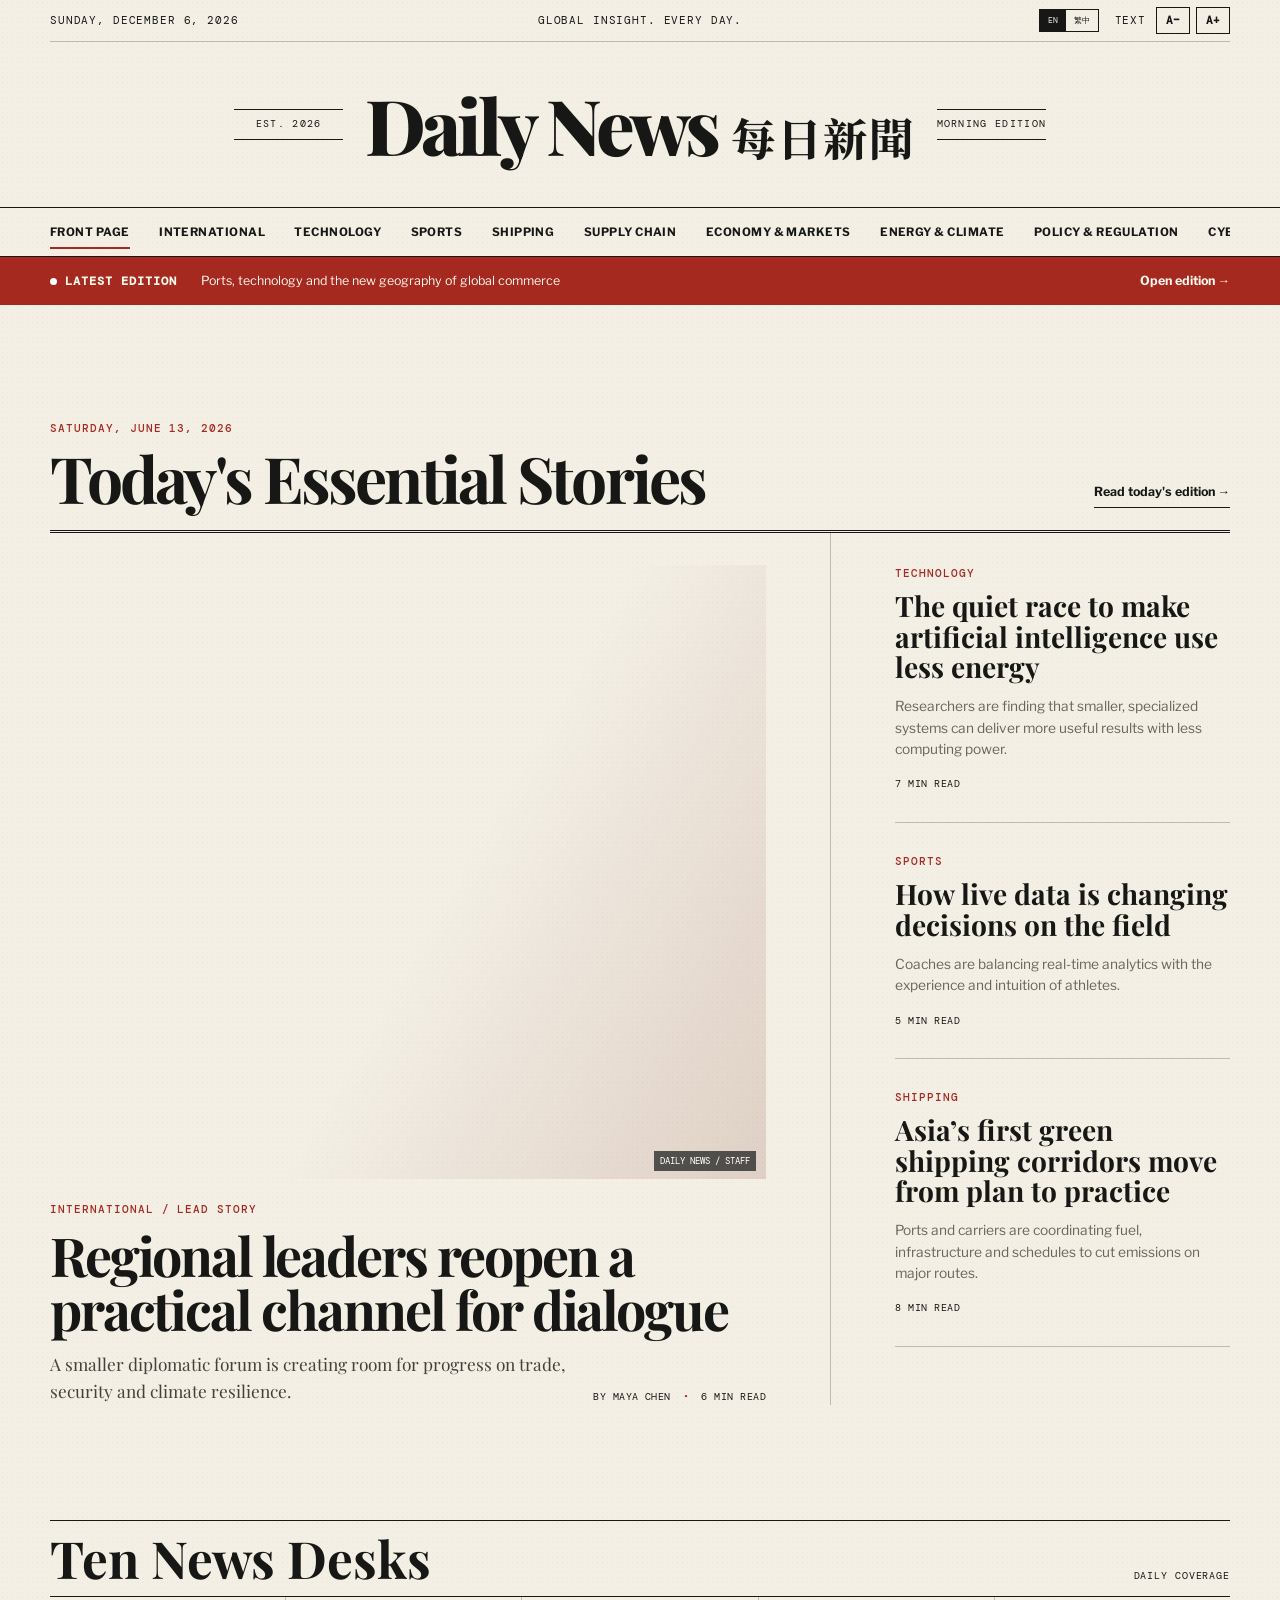
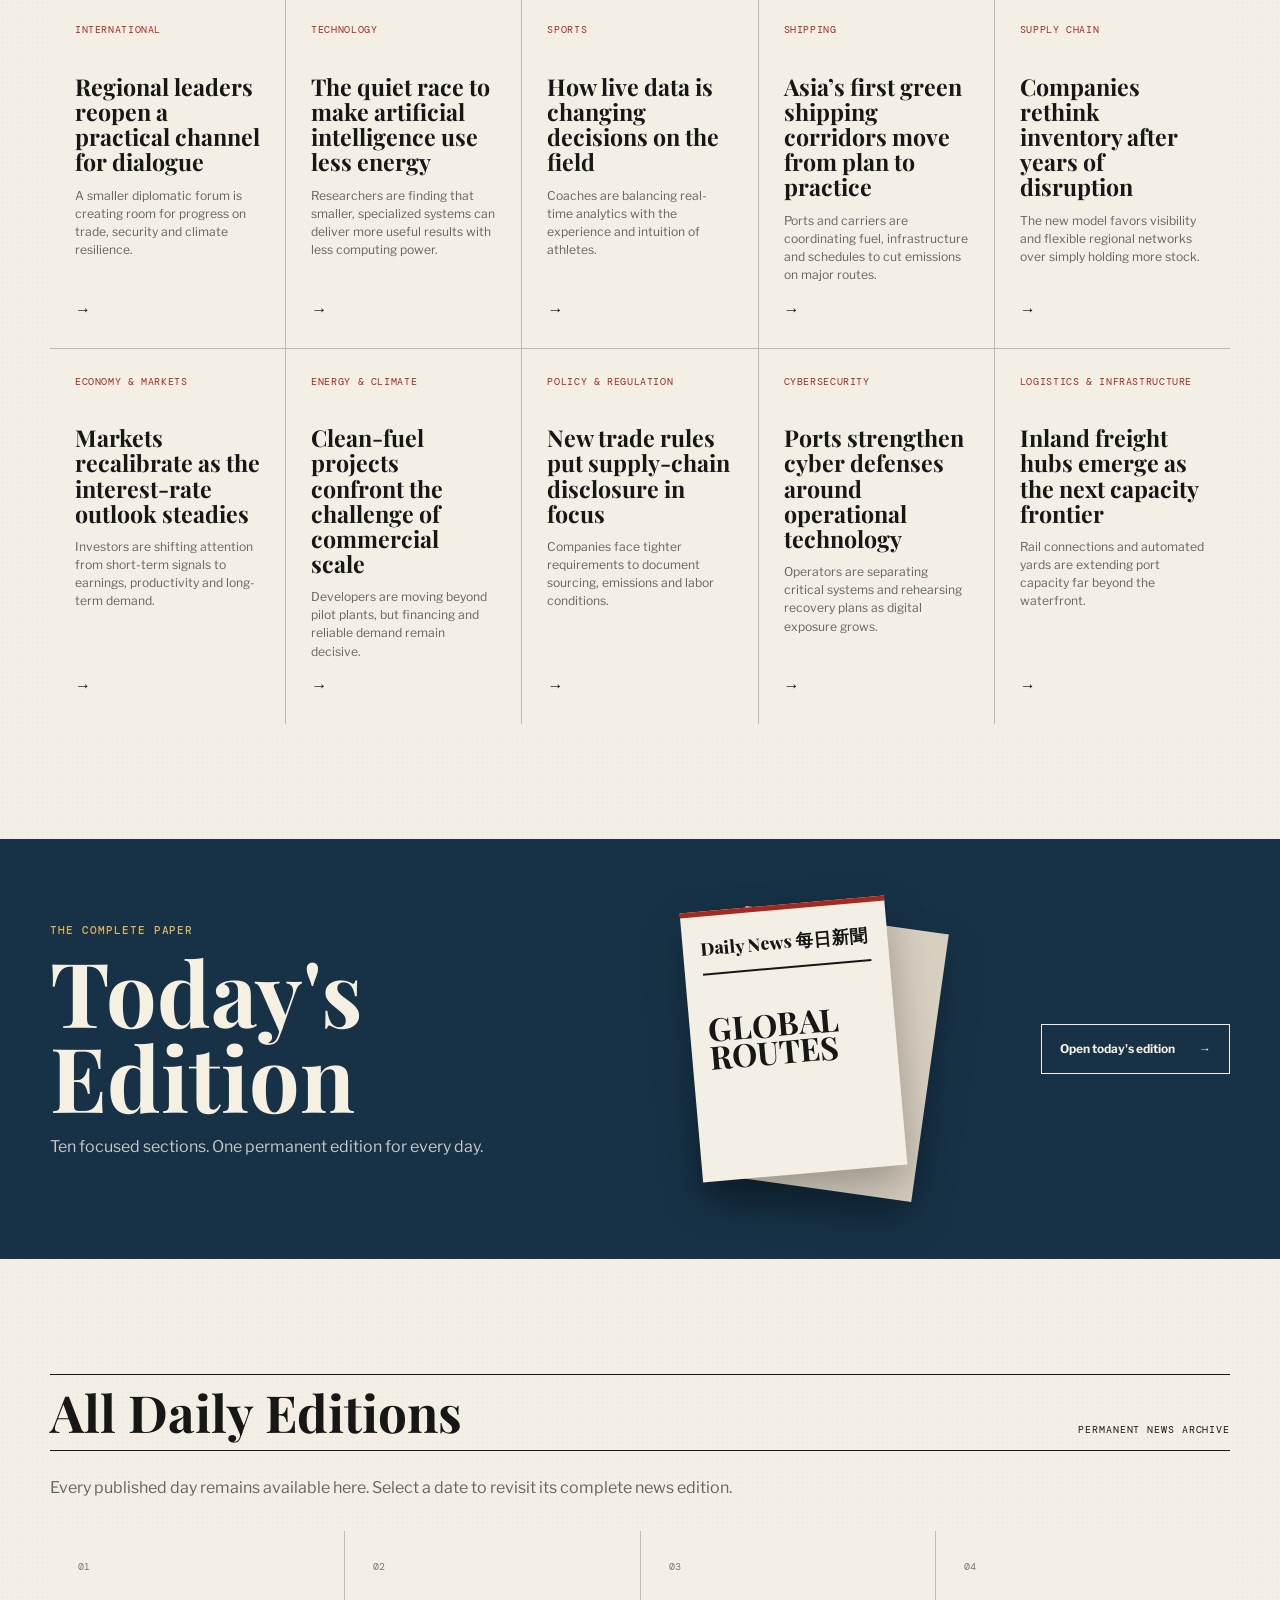
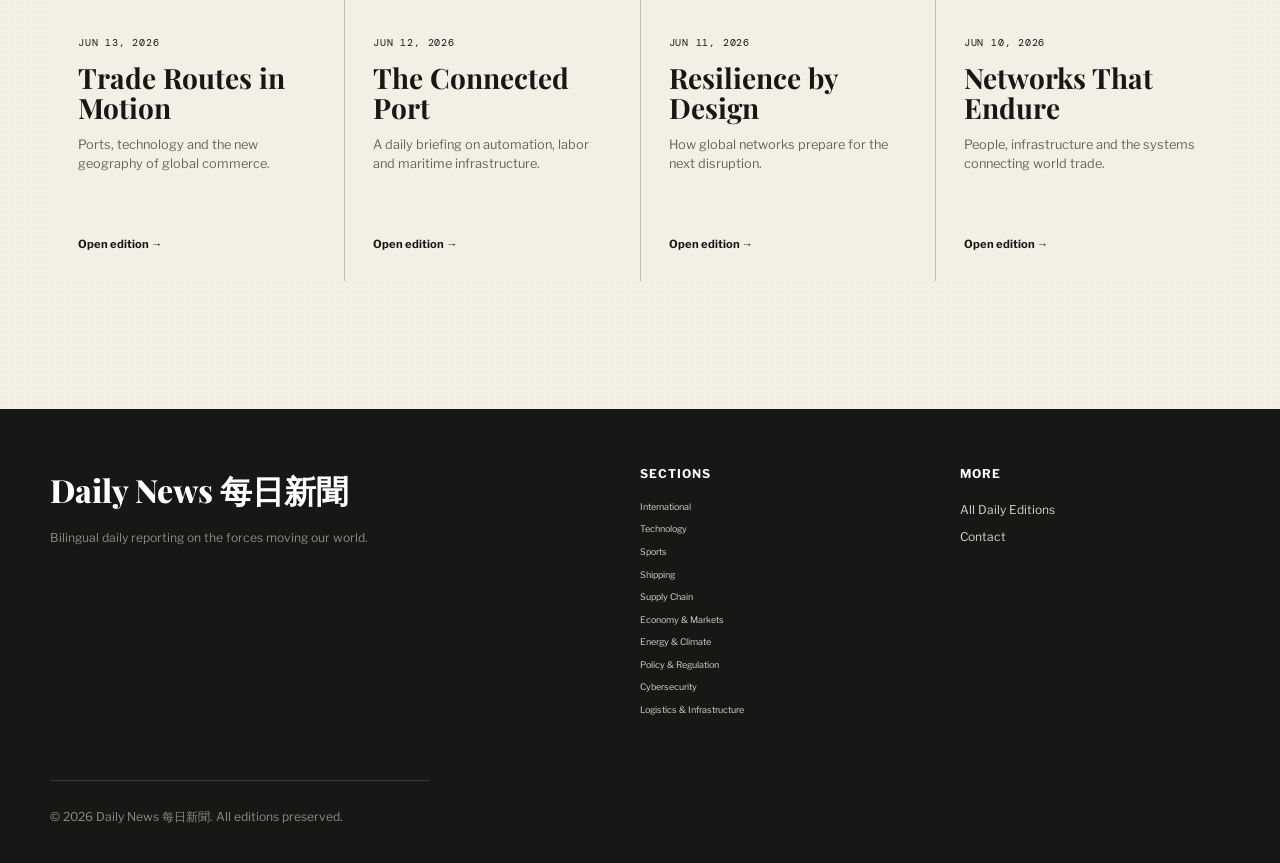
==== commit 1dc54649: "Expand daily coverage to ten news categories" ====
--- a/index.html
+++ b/index.html
@@ -46,11 +46,11 @@
       </section>
 
       <section class="news-section shell section-space">
-        <div class="section-rule"><h2 data-i18n="fiveDesks">Five News Desks</h2><span data-i18n="dailyCoverage">Daily coverage</span></div>
+        <div class="section-rule"><h2 data-i18n="newsDesks">Ten News Desks</h2><span data-i18n="dailyCoverage">Daily coverage</span></div>
         <div class="desk-grid" id="desk-grid"></div>
       </section>
 
-      <section class="edition-banner section-space"><div class="shell edition-banner-inner"><div><p class="eyebrow" data-i18n="completePaper">The complete paper</p><h2 data-i18n="todayEdition">Today's Edition</h2><p data-i18n="editionDescription">Five focused sections. One permanent edition for every day.</p></div><div class="edition-stack" aria-hidden="true"><div class="paper paper-back"></div><div class="paper paper-front"><span>Daily News 每日新聞</span><strong>GLOBAL<br />ROUTES</strong></div></div><a class="button button-light" id="banner-link" href="edition.html"><span data-i18n="openToday">Open today's edition</span> →</a></div></section>
+      <section class="edition-banner section-space"><div class="shell edition-banner-inner"><div><p class="eyebrow" data-i18n="completePaper">The complete paper</p><h2 data-i18n="todayEdition">Today's Edition</h2><p data-i18n="editionDescription">Ten focused sections. One permanent edition for every day.</p></div><div class="edition-stack" aria-hidden="true"><div class="paper paper-back"></div><div class="paper paper-front"><span>Daily News 每日新聞</span><strong>GLOBAL<br />ROUTES</strong></div></div><a class="button button-light" id="banner-link" href="edition.html"><span data-i18n="openToday">Open today's edition</span> →</a></div></section>
 
       <section class="archive-section shell section-space" aria-labelledby="archive-heading"><div class="section-rule"><h2 id="archive-heading" data-i18n="archive">All Daily Editions</h2><span data-i18n="archiveForever">Permanent news archive</span></div><p class="archive-intro" data-i18n="archiveIntro">Every published day remains available here. Select a date to revisit its complete news edition.</p><div class="archive-grid" id="archive-grid"></div></section>
     </main>
--- a/styles.css
+++ b/styles.css
@@ -62,7 +62,8 @@
 
 .main-nav { border-top: 1px solid var(--ink); }
 .nav-inner { position: relative; }
-.nav-links { display: flex; align-items: center; justify-content: center; gap: clamp(20px, 4vw, 54px); min-height: 48px; font-size: .78em; font-weight: 700; letter-spacing: .05em; text-transform: uppercase; }
+.nav-links { display: flex; align-items: center; justify-content: flex-start; gap: clamp(18px, 2.3vw, 34px); min-height: 48px; overflow-x: auto; scrollbar-width: none; font-size: .72em; font-weight: 700; letter-spacing: .04em; text-transform: uppercase; }
+.nav-links a { flex: 0 0 auto; }
 .nav-links a { position: relative; }
 .nav-links a::after { content: ""; position: absolute; left: 50%; right: 50%; bottom: -8px; height: 2px; background: var(--red); transition: .2s; }
 .nav-links a:hover::after, .nav-links a.active::after { left: 0; right: 0; }
@@ -212,6 +213,10 @@
 .image-containers { background-image: url("https://images.unsplash.com/photo-1586528116311-ad8dd3c8310d?auto=format&fit=crop&w=1400&q=80"); }
 .image-warehouse { background-image: url("https://images.unsplash.com/photo-1553413077-190dd305871c?auto=format&fit=crop&w=1400&q=80"); }
 .image-stadium { background-image: url("https://images.unsplash.com/photo-1461896836934-ffe607ba8211?auto=format&fit=crop&w=1400&q=80"); }
+.image-energy { background-image: url("https://images.unsplash.com/photo-1473341304170-971dccb5ac1e?auto=format&fit=crop&w=1400&q=80"); }
+.image-policy { background-image: url("https://images.unsplash.com/photo-1529107386315-e1a2ed48a620?auto=format&fit=crop&w=1400&q=80"); }
+.image-cyber { background-image: url("https://images.unsplash.com/photo-1563013544-824ae1b704d3?auto=format&fit=crop&w=1400&q=80"); }
+.image-infrastructure { background-image: url("https://images.unsplash.com/photo-1477959858617-67f85cf4f1df?auto=format&fit=crop&w=1400&q=80"); }
 
 @keyframes pulse { 0%, 100% { opacity: 1; transform: scale(1); } 50% { opacity: .35; transform: scale(.75); } }
 @media (prefers-reduced-motion: reduce) { html { scroll-behavior: auto; } *, *::before, *::after { animation-duration: .01ms !important; animation-iteration-count: 1 !important; transition-duration: .01ms !important; } }
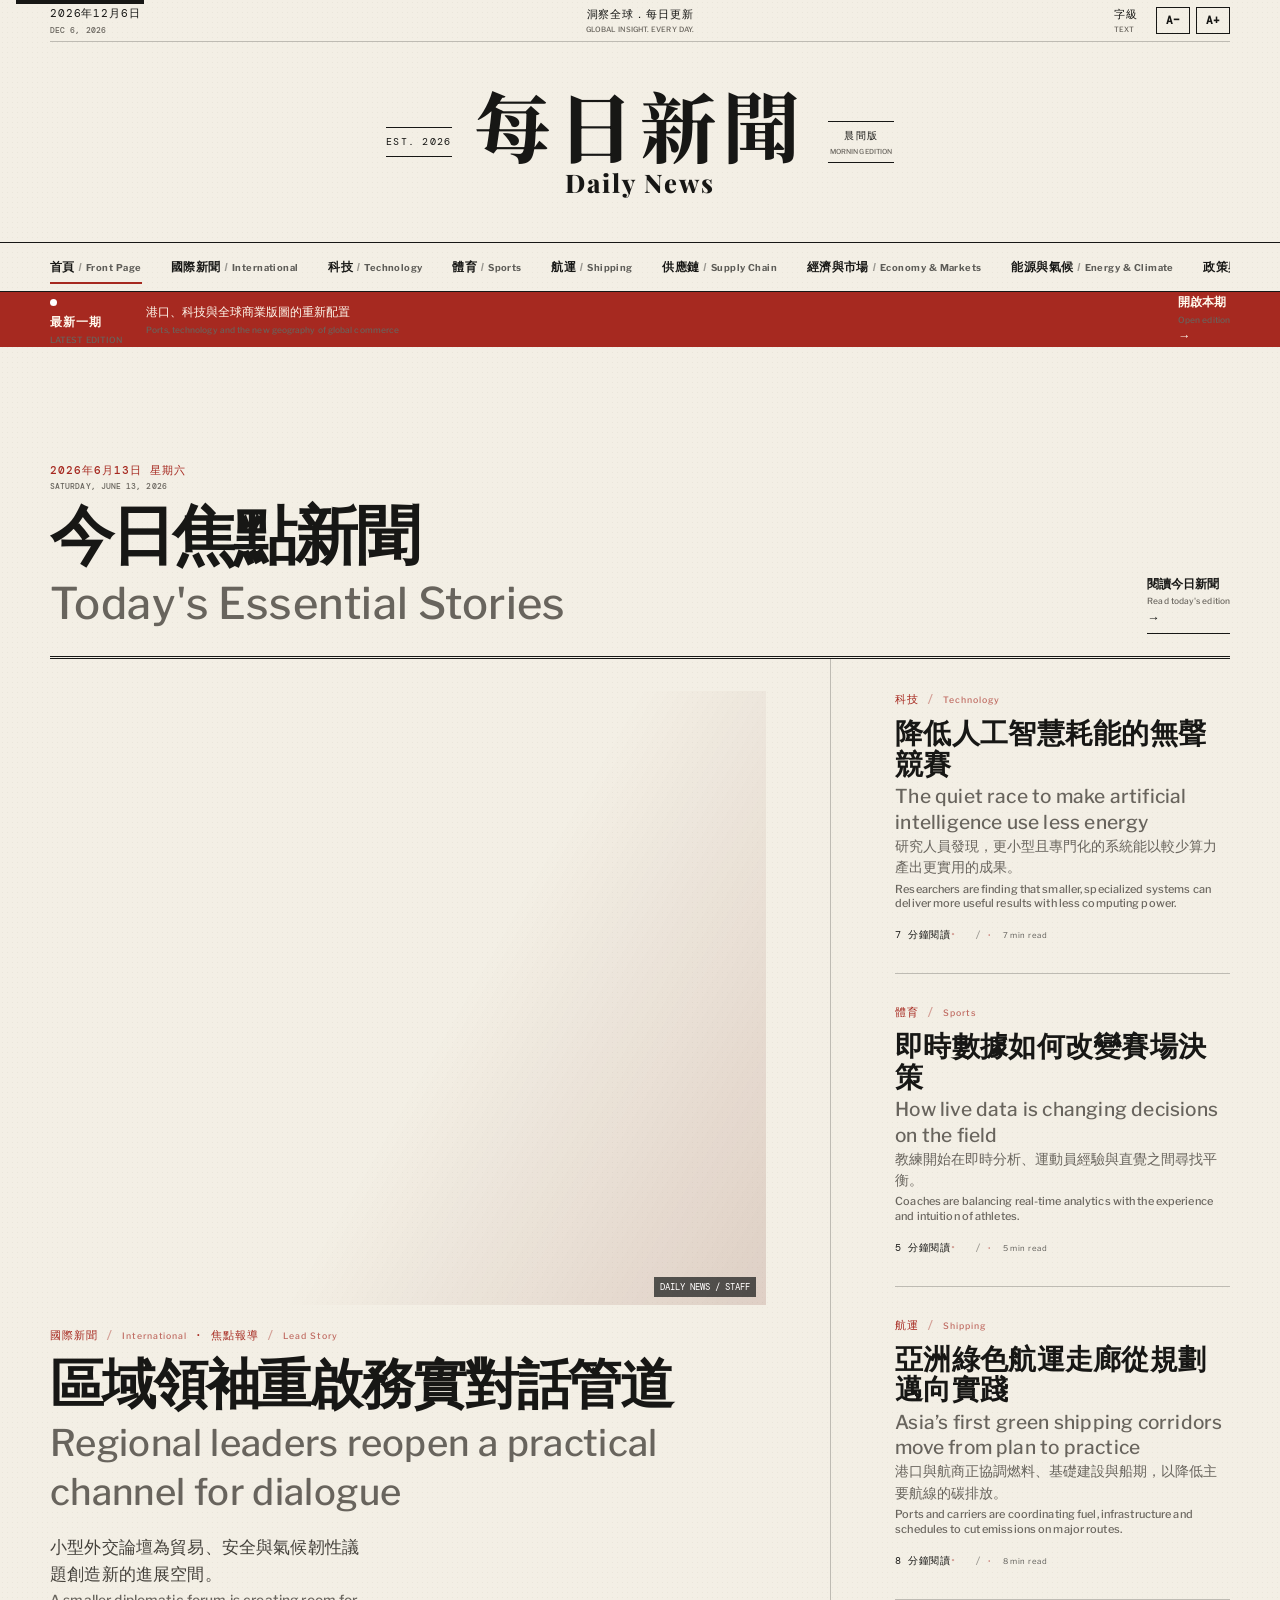
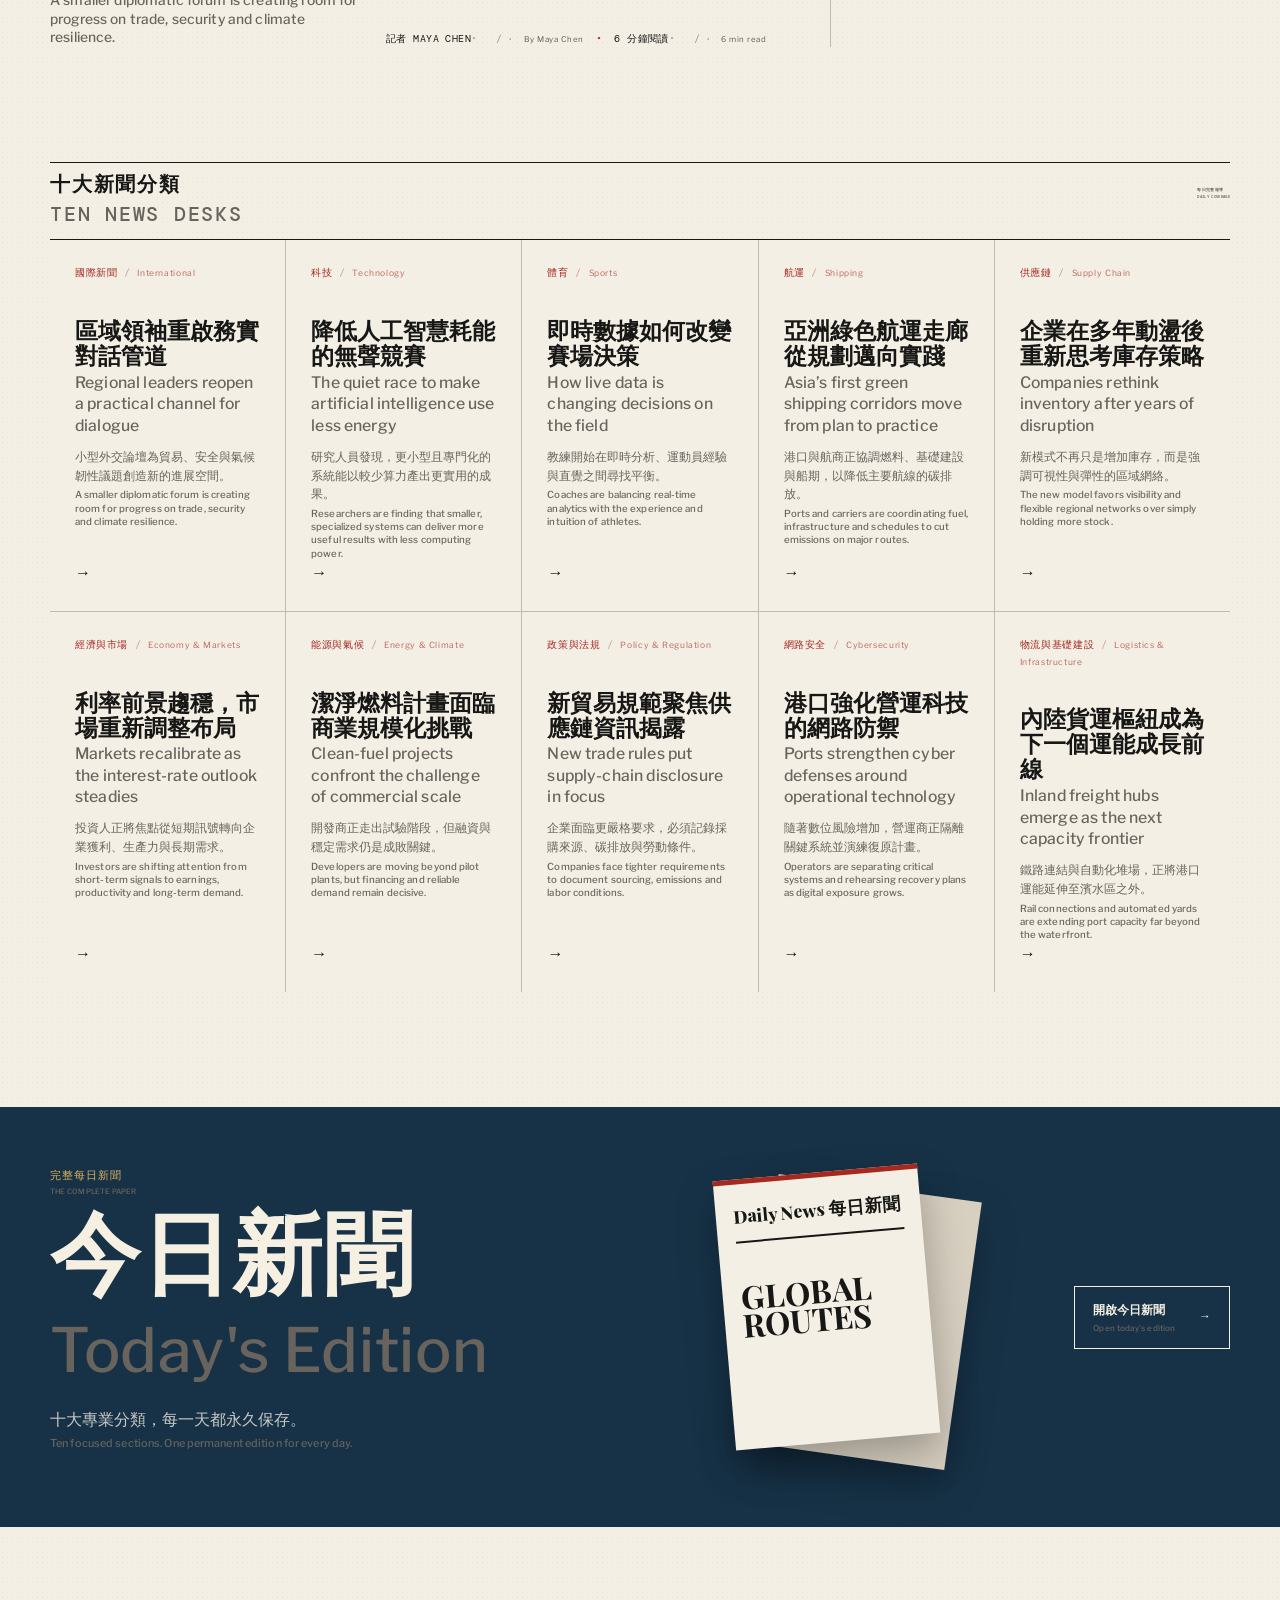
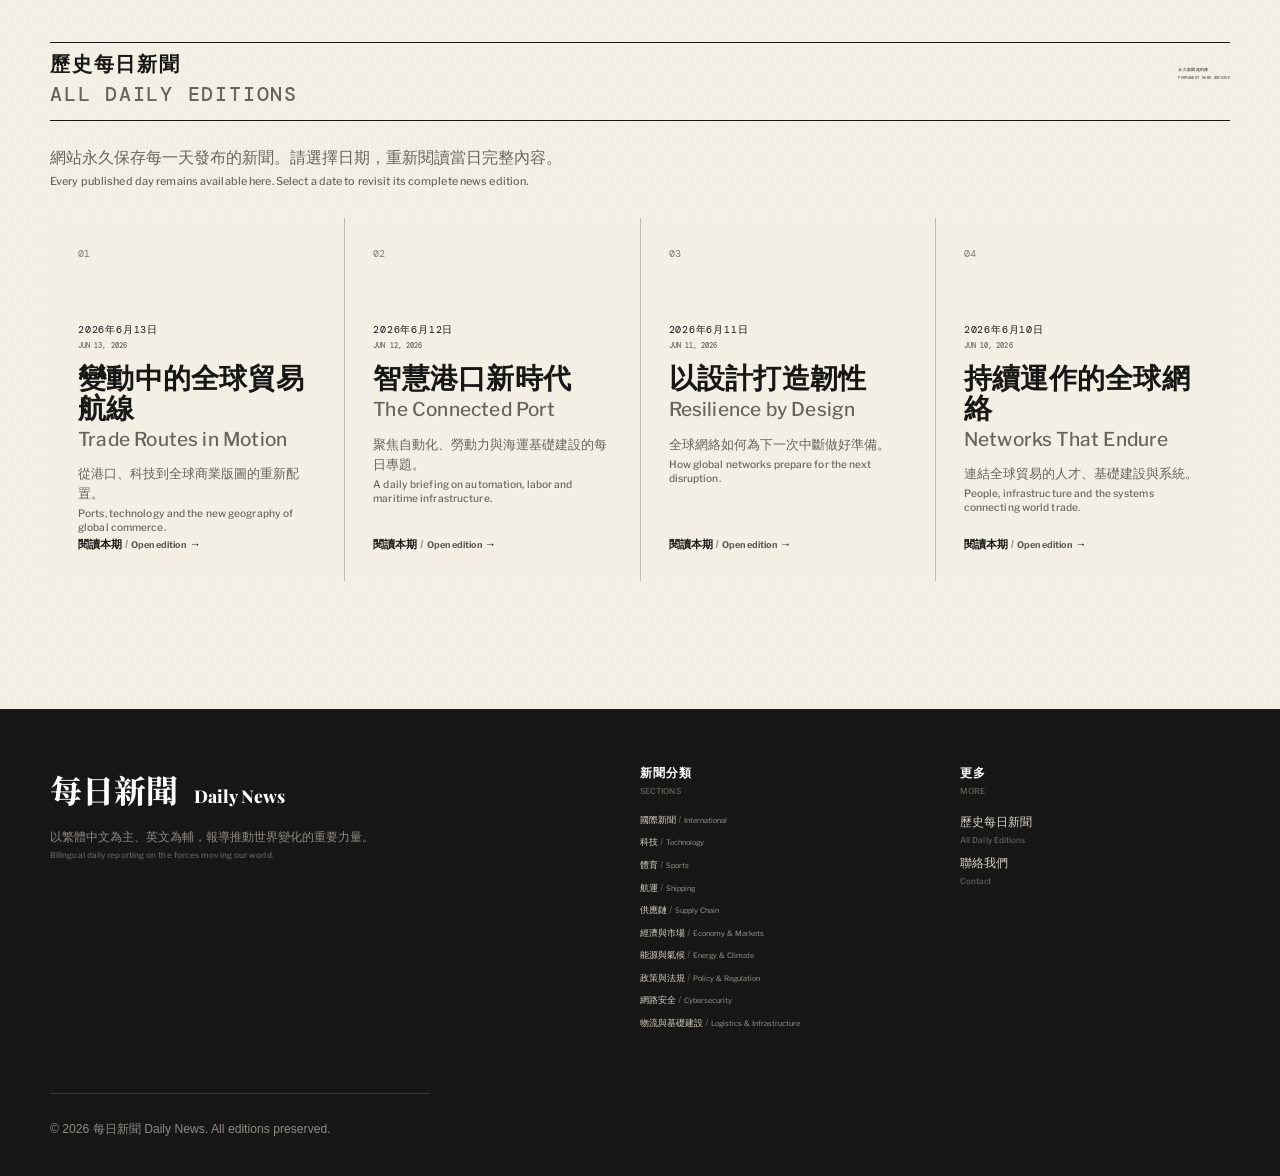
==== commit 1e89ce96: "Show Chinese-first bilingual news content" ====
--- a/index.html
+++ b/index.html
@@ -1,5 +1,5 @@
 <!doctype html>
-<html lang="en">
+<html lang="zh-Hant">
   <head>
     <meta charset="UTF-8" />
     <meta name="viewport" content="width=device-width, initial-scale=1.0" />
@@ -17,16 +17,13 @@
         <p id="today-label"></p>
         <p class="utility-tagline" data-i18n="tagline">Global insight. Every day.</p>
         <div class="header-tools">
-          <div class="language-switch" aria-label="Language">
-            <button type="button" data-lang="en">EN</button><button type="button" data-lang="zh">繁中</button>
-          </div>
           <div class="text-controls" aria-label="Text size controls">
             <span data-i18n="text">Text</span><button type="button" data-font-action="decrease" aria-label="Decrease text size">A−</button><button type="button" data-font-action="increase" aria-label="Increase text size">A+</button>
           </div>
         </div>
       </div>
       <div class="masthead shell">
-        <a class="brand" href="index.html"><span class="brand-kicker">Est. 2026</span><span class="brand-name">Daily News <i>每日新聞</i></span><span class="brand-edition" data-i18n="morning">Morning Edition</span></a>
+        <a class="brand" href="index.html"><span class="brand-kicker">Est. 2026</span><span class="brand-name"><i>每日新聞</i><small>Daily News</small></span><span class="brand-edition" data-i18n="morning">晨間版 / Morning Edition</span></a>
       </div>
       <nav class="main-nav" aria-label="Main navigation">
         <div class="shell nav-inner">
@@ -55,7 +52,7 @@
       <section class="archive-section shell section-space" aria-labelledby="archive-heading"><div class="section-rule"><h2 id="archive-heading" data-i18n="archive">All Daily Editions</h2><span data-i18n="archiveForever">Permanent news archive</span></div><p class="archive-intro" data-i18n="archiveIntro">Every published day remains available here. Select a date to revisit its complete news edition.</p><div class="archive-grid" id="archive-grid"></div></section>
     </main>
 
-    <footer class="site-footer"><div class="shell footer-grid"><div><a class="footer-brand" href="index.html">Daily News 每日新聞</a><p data-i18n="footerAbout">Bilingual daily reporting on the forces moving our world.</p></div><div><strong data-i18n="sections">Sections</strong><div id="footer-sections"></div></div><div><strong data-i18n="more">More</strong><a href="#archive-heading" data-i18n="archive">All Daily Editions</a><a href="mailto:editor@jsva.uk" data-i18n="contact">Contact</a></div><p class="copyright">© 2026 Daily News 每日新聞. All editions preserved.</p></div></footer>
+    <footer class="site-footer"><div class="shell footer-grid"><div><a class="footer-brand" href="index.html">每日新聞 <small>Daily News</small></a><p data-i18n="footerAbout">以繁體中文為主、英文為輔的每日報導。</p></div><div><strong data-i18n="sections">新聞分類 / Sections</strong><div id="footer-sections"></div></div><div><strong data-i18n="more">更多 / More</strong><a href="#archive-heading" data-i18n="archive">歷史每日新聞 / All Daily Editions</a><a href="mailto:editor@jsva.uk" data-i18n="contact">聯絡我們 / Contact</a></div><p class="copyright">© 2026 每日新聞 Daily News. All editions preserved.</p></div></footer>
     <script src="data.js"></script><script src="app.js"></script>
   </body>
 </html>
--- a/styles.css
+++ b/styles.css
@@ -42,9 +42,6 @@
 .utility-bar { min-height: 42px; display: grid; grid-template-columns: 1fr auto 1fr; align-items: center; gap: 20px; border-bottom: 1px solid var(--line); font-family: var(--mono); font-size: .67em; text-transform: uppercase; letter-spacing: .08em; }
 .utility-bar p { margin: 0; }
 .header-tools { justify-self: end; display: flex; align-items: center; gap: 16px; }
-.language-switch { display: flex; border: 1px solid var(--ink); }
-.language-switch button { border: 0; padding: 4px 8px; background: transparent; font-family: var(--mono); font-size: .72em; cursor: pointer; }
-.language-switch button.active { color: var(--paper); background: var(--ink); }
 .utility-tagline { text-align: center; }
 .text-controls { justify-self: end; display: flex; align-items: center; gap: 6px; }
 .text-controls span { margin-right: 4px; }
@@ -54,10 +51,19 @@
 
 .masthead { padding: clamp(25px, 4vw, 48px) 0; text-align: center; }
 .brand { display: inline-grid; grid-template-columns: 1fr auto 1fr; align-items: center; gap: 22px; }
-.brand-name { font-family: var(--serif); font-weight: 800; font-size: clamp(2.35rem, 6vw, 5.4rem); line-height: .9; letter-spacing: -.055em; }
-.brand-name i { font-family: var(--zh-serif); font-size: .58em; font-style: normal; letter-spacing: .02em; }
-.lang-zh { font-family: var(--zh-sans); }
-.lang-zh h1, .lang-zh h2, .lang-zh h3, .lang-zh .dek, .lang-zh .archive-card strong, .lang-zh .edition-quote p { font-family: var(--zh-serif); letter-spacing: .01em; }
+.brand-name { display: flex; flex-direction: column; align-items: center; font-weight: 800; line-height: .9; }
+.brand-name i { font-family: var(--zh-serif); font-size: clamp(2.35rem, 6vw, 5.4rem); font-style: normal; letter-spacing: .08em; }
+.brand-name small { margin-top: 12px; font-family: var(--serif); font-size: clamp(1rem, 2vw, 1.65rem); letter-spacing: .08em; }
+body { font-family: var(--zh-sans); }
+h1, h2, h3, .dek, .archive-card strong, .edition-quote p { font-family: var(--zh-serif); letter-spacing: .01em; }
+.bilingual { display: flex; flex-direction: column; }
+.zh-text { display: block; }
+.en-text { display: block; margin-top: .3em; color: var(--muted); font-family: var(--sans); font-size: .68em; font-weight: 500; line-height: 1.35; letter-spacing: .01em; }
+.en-inline { color: currentColor; font-family: var(--sans); font-size: .82em; opacity: .68; text-transform: none; }
+.bilingual-separator { opacity: .4; }
+.date-pair .en-text { font-family: var(--mono); font-size: .72em; }
+.story-summary, .desk-summary, .archive-summary { color: var(--muted); font-size: .86em; line-height: 1.55; }
+.story-summary .en-text, .desk-summary .en-text, .archive-summary .en-text, .dek .en-text { font-size: .8em; }
 .brand-kicker, .brand-edition { font-family: var(--mono); font-size: .63em; letter-spacing: .13em; text-transform: uppercase; border-block: 1px solid var(--ink); padding: 6px 0; }
 
 .main-nav { border-top: 1px solid var(--ink); }
@@ -112,7 +118,8 @@
 .desk-card > span { color: var(--red); font-family: var(--mono); font-size: .65em; text-transform: uppercase; letter-spacing: .06em; }
 .desk-card:hover > span, .desk-card:hover p { color: rgba(255,255,255,.75); }
 .desk-card strong { margin-top: 35px; font-family: var(--serif); font-size: 1.45em; line-height: 1.08; }
-.desk-card p { color: var(--muted); font-size: .76em; line-height: 1.5; }
+.desk-card .desk-summary { margin-top: 12px; font-size: .76em; }
+.desk-card:hover .en-text, .desk-card:hover .desk-summary { color: rgba(255,255,255,.72); }
 .desk-card b { margin-top: auto; }
 .story-card { padding: 30px; background: var(--paper); }
 .card-image { height: 240px; margin: -30px -30px 24px; }
@@ -141,8 +148,8 @@
 .archive-number { font-family: var(--mono); font-size: .62em; opacity: .55; }
 .archive-date { margin-top: 60px; font-family: var(--mono); font-size: .62em; text-transform: uppercase; letter-spacing: .08em; }
 .archive-card strong { margin-top: 12px; font-family: var(--serif); font-size: 1.75em; line-height: 1.05; }
-.archive-card p { color: var(--muted); font-size: .8em; line-height: 1.5; }
-.archive-card:hover p { color: rgba(255,255,255,.75); }
+.archive-card .archive-summary { margin-top: 12px; font-size: .8em; }
+.archive-card:hover .archive-summary, .archive-card:hover .en-text { color: rgba(255,255,255,.75); }
 .archive-link { margin-top: auto; font-size: .7em; font-weight: 700; }
 
 .newsletter { display: grid; grid-template-columns: 120px 1fr minmax(280px, .8fr); align-items: center; gap: 38px; padding-block: 44px; border-block: 1px solid var(--ink); }
@@ -156,7 +163,8 @@
 
 .site-footer { margin-top: clamp(70px, 10vw, 140px); padding: 55px 0 24px; color: #d8d3c8; background: var(--ink); }
 .footer-grid { display: grid; grid-template-columns: 2fr 1fr 1fr; gap: 50px; }
-.footer-brand { color: white; font-family: var(--serif); font-size: 2rem; font-weight: 800; }
+.footer-brand { color: white; font-family: var(--zh-serif); font-size: 2rem; font-weight: 800; }
+.footer-brand small { margin-left: 8px; font-family: var(--serif); font-size: .55em; }
 .footer-grid p { max-width: 380px; color: #8e8a82; font-size: .76em; }
 .footer-grid div:not(:first-child) { display: flex; flex-direction: column; align-items: flex-start; gap: 8px; font-size: .75em; }
 .footer-grid strong { margin-bottom: 8px; color: white; text-transform: uppercase; letter-spacing: .08em; }
@@ -187,7 +195,7 @@
 .edition-row { display: grid; grid-template-columns: 55px 1fr 260px; gap: 30px; padding: 38px 0; border-bottom: 1px solid var(--line); }
 .edition-row-number { font-family: var(--mono); font-size: .62em; color: var(--muted); }
 .edition-row h3 { margin: 0; font-family: var(--serif); font-size: clamp(1.6rem, 3.3vw, 3rem); line-height: 1; }
-.edition-row > div > p:not(.story-category) { max-width: 640px; color: var(--muted); }
+.edition-row .story-summary { max-width: 640px; margin-top: 14px; }
 .row-image { min-height: 180px; }
 .edition-quote { margin-top: 100px; padding: 70px max(24px, 8vw); text-align: center; border-block: 1px solid var(--ink); }
 .edition-quote p { max-width: 830px; margin: auto; font-family: var(--serif); font-size: clamp(1.8rem, 4vw, 3.5rem); font-style: italic; line-height: 1.2; }
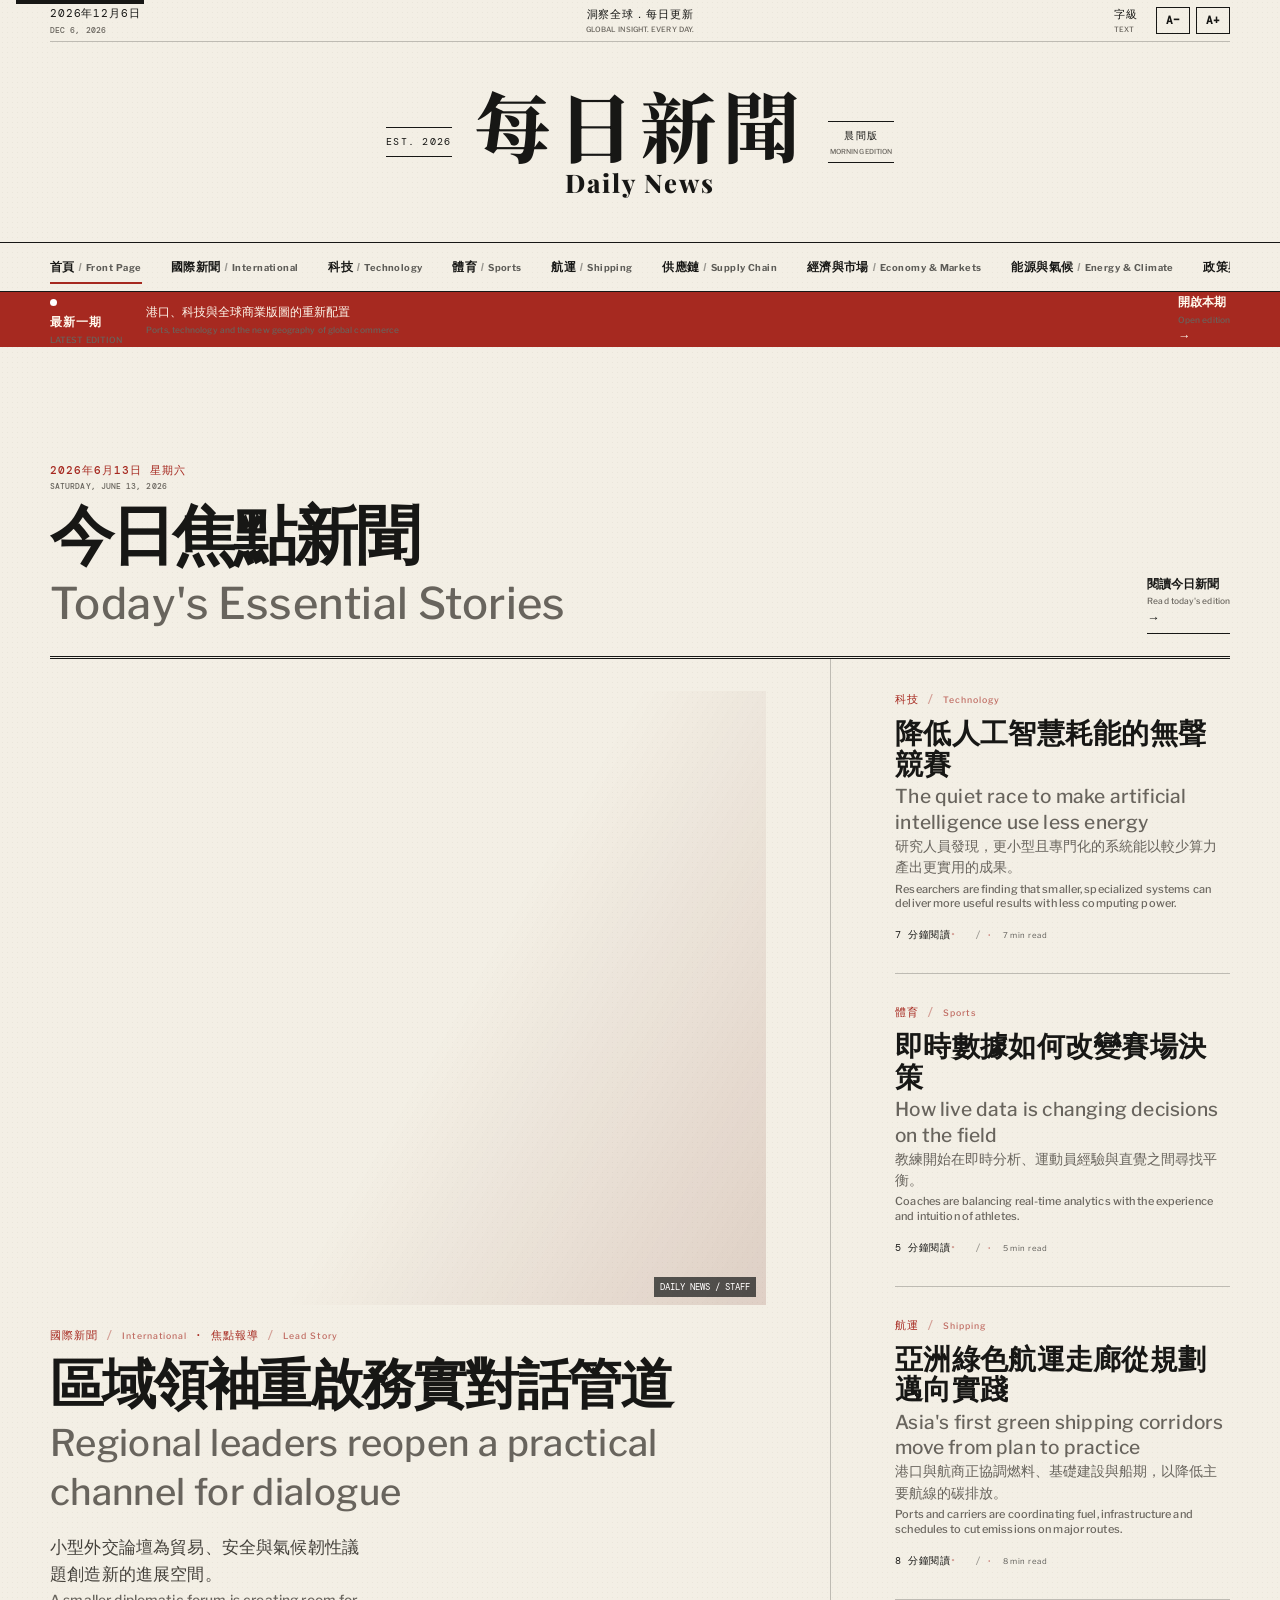
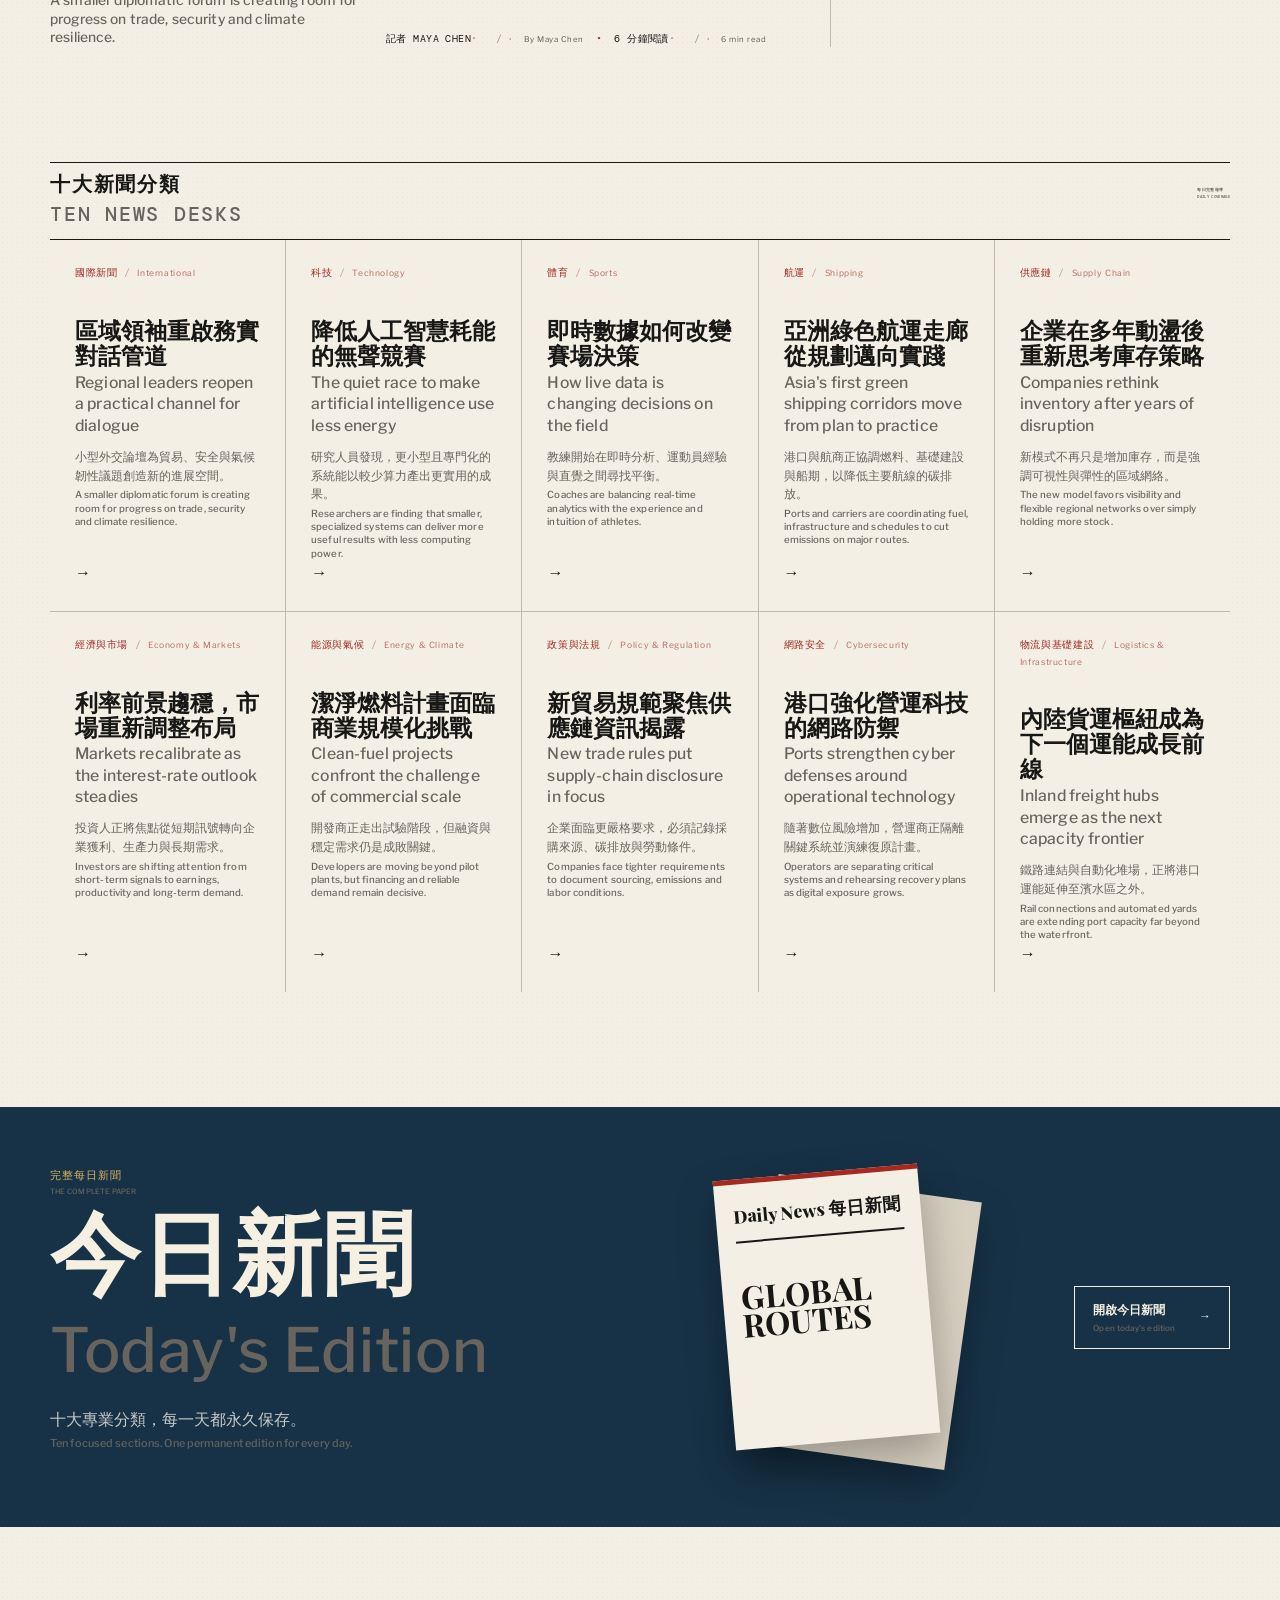
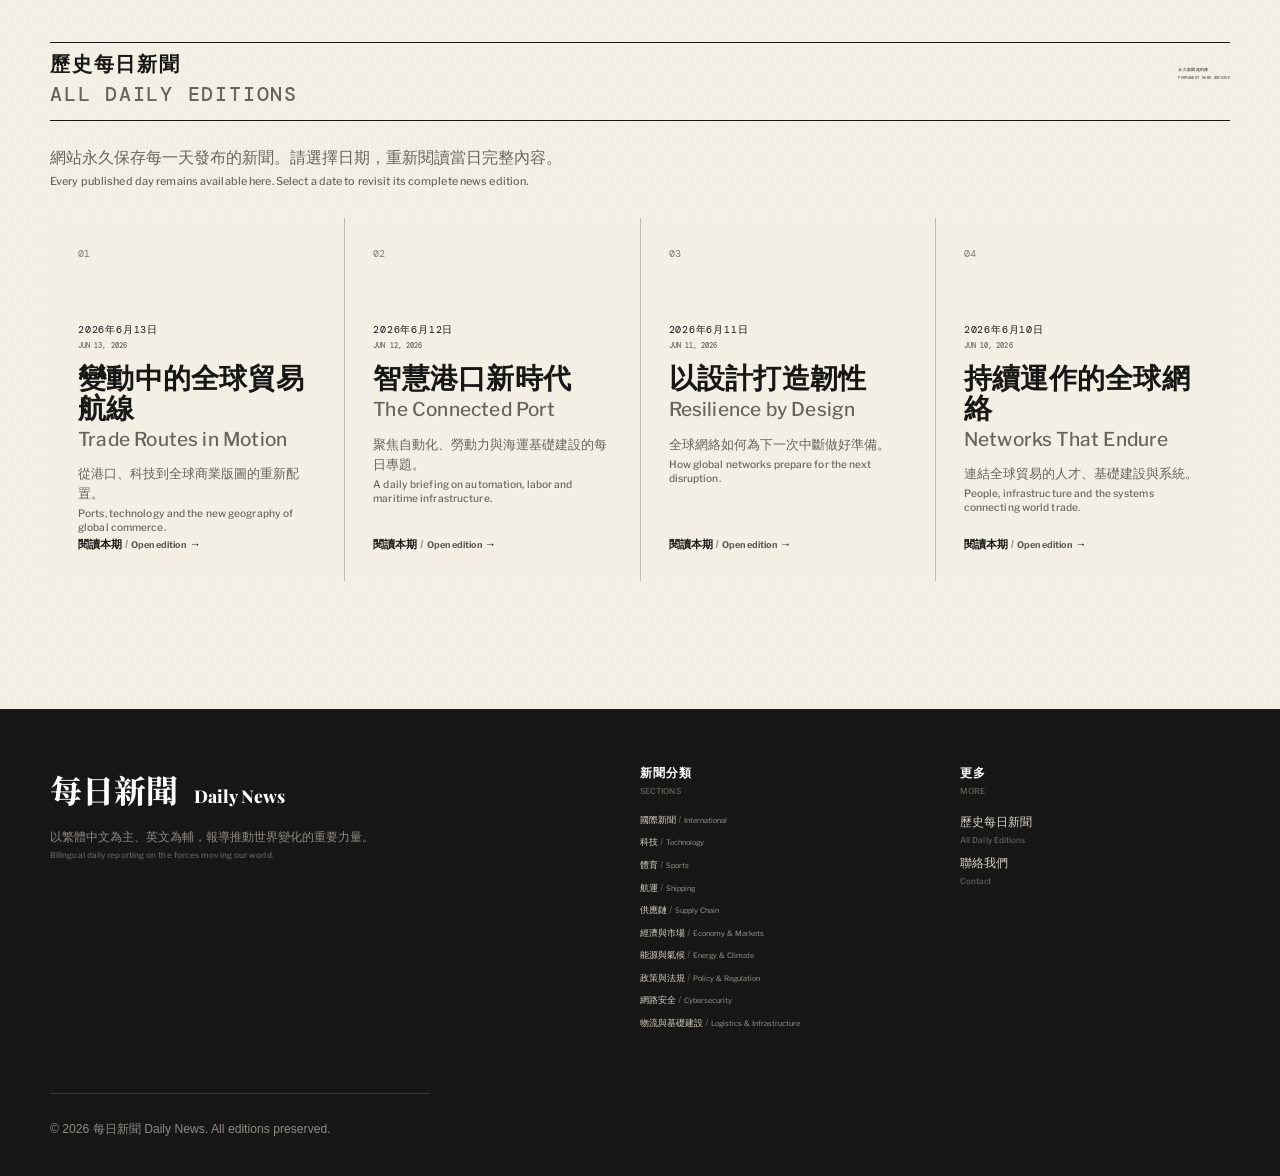
==== commit c7360f39: "refactor: split monolithic data.js into lazy-loaded monthly files - data-index.js: lightweight index" ====
--- a/index.html
+++ b/index.html
@@ -53,6 +53,6 @@
     </main>
 
     <footer class="site-footer"><div class="shell footer-grid"><div><a class="footer-brand" href="index.html">每日新聞 <small>Daily News</small></a><p data-i18n="footerAbout">以繁體中文為主、英文為輔的每日報導。</p></div><div><strong data-i18n="sections">新聞分類 / Sections</strong><div id="footer-sections"></div></div><div><strong data-i18n="more">更多 / More</strong><a href="#archive-heading" data-i18n="archive">歷史每日新聞 / All Daily Editions</a><a href="mailto:editor@jsva.uk" data-i18n="contact">聯絡我們 / Contact</a></div><p class="copyright">© 2026 每日新聞 Daily News. All editions preserved.</p></div></footer>
-    <script src="data.js"></script><script src="app.js"></script>
+    <script src="data-index.js"></script><script src="app.js"></script>
   </body>
 </html>
--- a/styles.css
+++ b/styles.css
@@ -303,3 +303,109 @@
   .edition-row-number { display: none; }
   .row-image { grid-column: auto; grid-row: 1; min-height: 220px; margin-bottom: 14px; }
 }
+
+/* Article Modal */
+.article-modal {
+  position: fixed;
+  top: 0;
+  left: 0;
+  width: 100%;
+  height: 100%;
+  z-index: 1000;
+  display: flex;
+  align-items: center;
+  justify-content: center;
+}
+
+.article-modal-overlay {
+  position: absolute;
+  top: 0;
+  left: 0;
+  width: 100%;
+  height: 100%;
+  background: rgba(0, 0, 0, 0.8);
+  cursor: pointer;
+}
+
+.article-modal-content {
+  position: relative;
+  background: white;
+  max-width: 800px;
+  max-height: 90vh;
+  width: 90%;
+  overflow-y: auto;
+  padding: 3rem 2rem;
+  box-shadow: 0 20px 60px rgba(0, 0, 0, 0.3);
+  z-index: 1001;
+}
+
+.article-modal-close {
+  position: absolute;
+  top: 1rem;
+  right: 1rem;
+  background: transparent;
+  border: none;
+  font-size: 2rem;
+  cursor: pointer;
+  width: 40px;
+  height: 40px;
+  display: flex;
+  align-items: center;
+  justify-content: center;
+  border-radius: 50%;
+  transition: background 0.2s;
+}
+
+.article-modal-close:hover {
+  background: rgba(0, 0, 0, 0.1);
+}
+
+.article-header {
+  border-bottom: 2px solid #eee;
+  padding-bottom: 1.5rem;
+  margin-bottom: 2rem;
+}
+
+.article-header h1 {
+  font-size: 2.5rem;
+  line-height: 1.2;
+  margin: 1rem 0;
+}
+
+.article-body {
+  font-size: 1.125rem;
+  line-height: 1.7;
+}
+
+.article-body .lead-paragraph {
+  font-size: 1.25rem;
+  font-weight: 500;
+  margin-bottom: 1.5rem;
+  color: #333;
+}
+
+.article-body h3 {
+  font-size: 1.5rem;
+  font-weight: 700;
+  margin: 2rem 0 1rem;
+  color: #222;
+}
+
+.article-body p {
+  margin-bottom: 1.25rem;
+}
+
+@media (max-width: 768px) {
+  .article-modal-content {
+    padding: 2rem 1.5rem;
+    max-height: 95vh;
+  }
+  
+  .article-header h1 {
+    font-size: 1.75rem;
+  }
+  
+  .article-body {
+    font-size: 1rem;
+  }
+}
